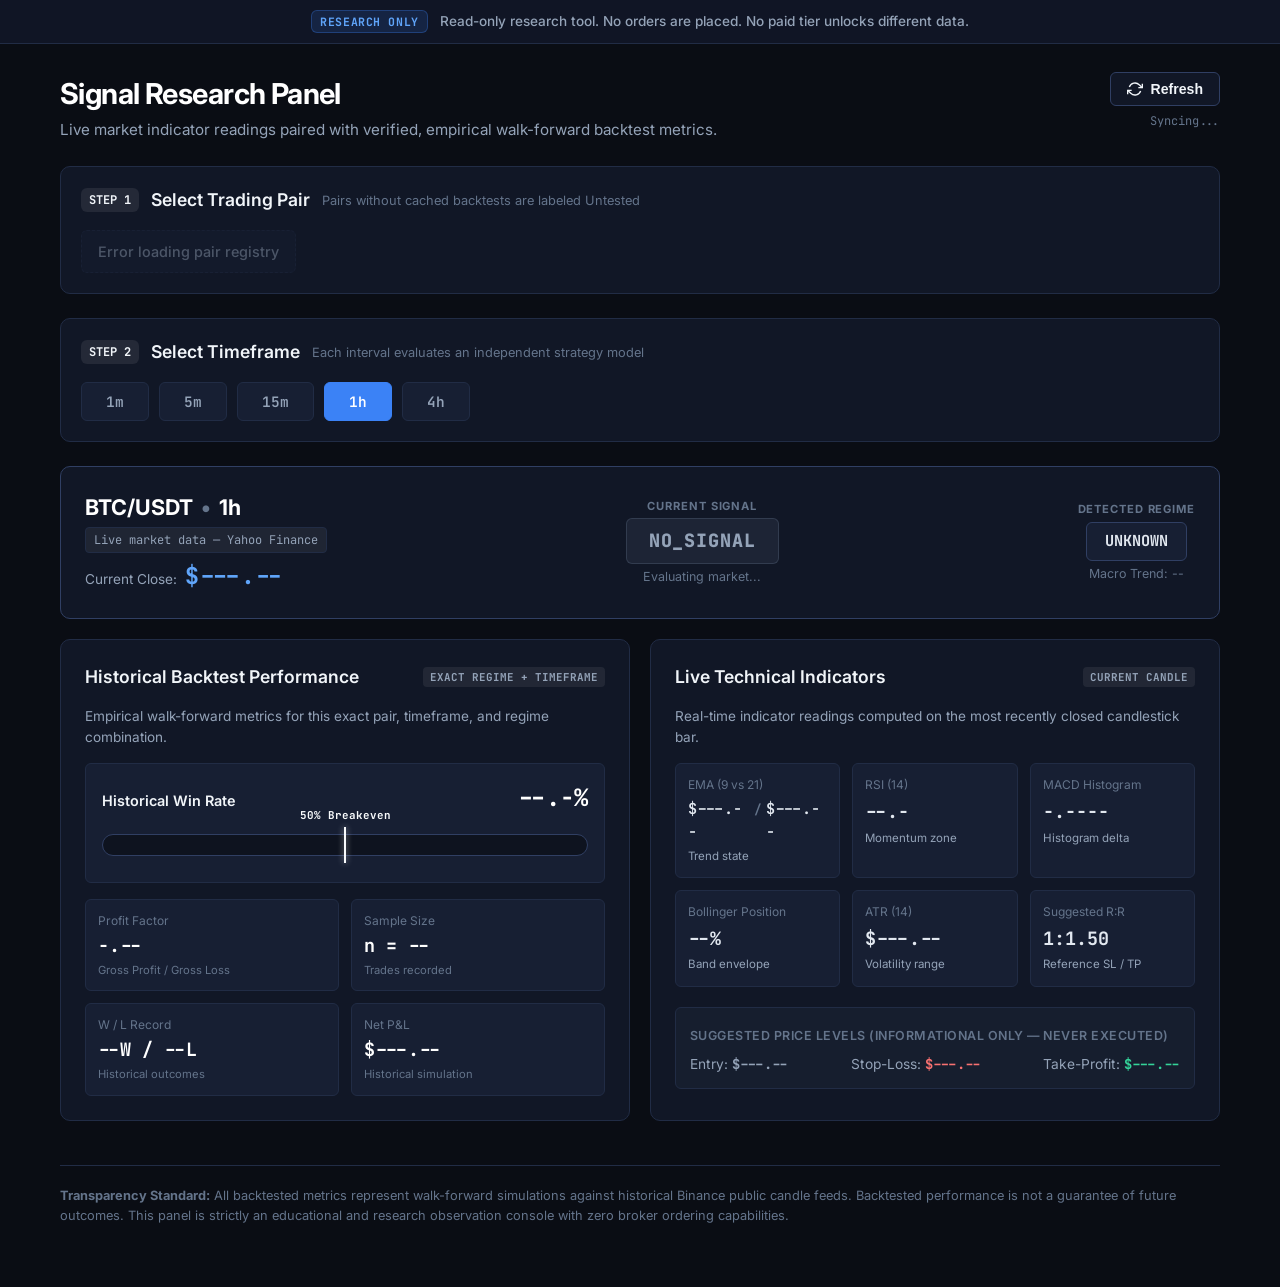
==== templates/index.html @ f7560f65 "spot bot flask app" ====
<!DOCTYPE html>
<html lang="en">
<head>
  <meta charset="UTF-8">
  <meta name="viewport" content="width=device-width, initial-scale=1.0">
  <title>Signal Research Panel | Spot Trading Observer</title>
  <link rel="stylesheet" href="/static/style.css">
  <link rel="preconnect" href="https://fonts.googleapis.com">
  <link rel="preconnect" href="https://fonts.gstatic.com" crossorigin>
  <link href="https://fonts.googleapis.com/css2?family=JetBrains+Mono:wght@400;500;600;700&family=Inter:wght@400;500;600;700&display=swap" rel="stylesheet">
</head>
<body>
  <!-- Fixed, Non-Dismissible Safety & Integrity Banner -->
  <header class="top-notice-banner" role="alert">
    <div class="banner-inner">
      <span class="banner-badge">RESEARCH ONLY</span>
      <span class="banner-text">Read-only research tool. No orders are placed. No paid tier unlocks different data.</span>
    </div>
  </header>

  <main class="app-container">
    <!-- Header Title Section -->
    <section class="panel-header">
      <div class="title-group">
        <h1>Signal Research Panel</h1>
        <p class="subtitle">Live market indicator readings paired with verified, empirical walk-forward backtest metrics.</p>
      </div>
      <div class="header-actions">
        <button id="refreshBtn" class="action-btn" title="Fetch latest candle update">
          <svg class="icon" viewBox="0 0 24 24" width="16" height="16" fill="none" stroke="currentColor" stroke-width="2">
            <path d="M23 4v6h-6M1 20v-6h6"/>
            <path d="M3.51 9a9 9 0 0 1 14.85-3.36L23 10M1 14l4.64 4.36A9 9 0 0 0 20.49 15"/>
          </svg>
          <span>Refresh</span>
        </button>
        <span id="lastUpdated" class="timestamp-label">Syncing...</span>
      </div>
    </section>

    <!-- Step 1: Pair Picker -->
    <section class="selection-card">
      <div class="step-header">
        <span class="step-number">STEP 1</span>
        <h2>Select Trading Pair</h2>
        <span class="step-hint">Pairs without cached backtests are labeled Untested</span>
      </div>
      <div id="pairContainer" class="chips-container" aria-label="Trading Pairs">
        <!-- Injected via JavaScript from /api/pairs -->
        <div class="chip-skeleton">Loading pairs...</div>
      </div>
    </section>

    <!-- Step 2: Timeframe Picker -->
    <section class="selection-card">
      <div class="step-header">
        <span class="step-number">STEP 2</span>
        <h2>Select Timeframe</h2>
        <span class="step-hint">Each interval evaluates an independent strategy model</span>
      </div>
      <div id="timeframeContainer" class="timeframe-buttons" aria-label="Timeframes">
        <button class="tf-btn" data-tf="1m">1m</button>
        <button class="tf-btn" data-tf="5m">5m</button>
        <button class="tf-btn" data-tf="15m">15m</button>
        <button class="tf-btn active" data-tf="1h">1h</button>
        <button class="tf-btn" data-tf="4h">4h</button>
      </div>
    </section>

    <!-- Result Panel (Signal, Regime, Backtested Metrics, Indicators) -->
    <section id="resultPanel" class="result-panel">
      <!-- Top Signal Summary Header -->
      <div class="result-summary-card">
        <div class="summary-left">
          <div class="pair-timeframe-tag">
            <span id="displaySymbol">BTC/USDT</span>
            <span class="dot-separator">•</span>
            <span id="displayTimeframe">1h</span>
          </div>
          <div id="dataSourceBadge" class="source-tag">Live market data — Yahoo Finance</div>
          <div class="price-display">
            <span class="price-label">Current Close:</span>
            <span id="displayPrice" class="price-value">$---.--</span>
          </div>
        </div>

        <div class="summary-center">
          <span class="metric-label">CURRENT SIGNAL</span>
          <div id="signalBadge" class="signal-badge signal-hold">
            <span id="signalText">NO_SIGNAL</span>
          </div>
          <span id="ruleSetText" class="rule-subtext">Evaluating market...</span>
        </div>

        <div class="summary-right">
          <span class="metric-label">DETECTED REGIME</span>
          <div id="regimeBadge" class="regime-badge">UNKNOWN</div>
          <span id="macroTrendText" class="macro-subtext">Macro Trend: --</span>
        </div>
      </div>

      <!-- Main Two-Column Analysis Section -->
      <div class="analysis-grid">
        <!-- Left: Empirical Backtest Track Record -->
        <div class="analysis-card backtest-card">
          <div class="card-header">
            <h3>Historical Backtest Performance</h3>
            <span class="card-tag">EXACT REGIME + TIMEFRAME</span>
          </div>
          <p class="card-description">
            Empirical walk-forward metrics for this exact pair, timeframe, and regime combination.
          </p>

          <!-- Win Rate Visualization Bar -->
          <div class="win-rate-block">
            <div class="win-rate-header">
              <span class="stat-title">Historical Win Rate</span>
              <span id="winRateValue" class="stat-number">--.-%</span>
            </div>

            <!-- Gauge Container with 50% Breakeven Threshold -->
            <div class="gauge-wrapper">
              <div class="gauge-track">
                <div id="winRateBar" class="gauge-fill" style="width: 0%;"></div>
                <!-- 50% Reference Marker -->
                <div class="breakeven-line" title="50% Breakeven Reference">
                  <span class="breakeven-label">50% Breakeven</span>
                </div>
              </div>
            </div>

            <!-- Insufficient Data Alert Box (Shown when sample size < 30) -->
            <div id="insufficientDataAlert" class="warning-box hidden">
              <svg viewBox="0 0 24 24" width="18" height="18" fill="none" stroke="currentColor" stroke-width="2">
                <circle cx="12" cy="12" r="10"/>
                <line x1="12" y1="8" x2="12" y2="12"/>
                <line x1="12" y1="16" x2="12.01" y2="16"/>
              </svg>
              <div>
                <strong>Insufficient data — not enough completed trades yet.</strong>
                <p>Empirical sample size is under the mandatory 30-trade statistical confidence threshold. Win rate is withheld to prevent misleading estimation.</p>
              </div>
            </div>
          </div>

          <!-- Secondary Backtest Metrics Grid -->
          <div class="backtest-metrics-grid">
            <div class="metric-box">
              <span class="box-label">Profit Factor</span>
              <span id="profitFactorValue" class="box-value">-.--</span>
              <span class="box-hint">Gross Profit / Gross Loss</span>
            </div>
            <div class="metric-box">
              <span class="box-label">Sample Size</span>
              <span id="sampleSizeValue" class="box-value">n = --</span>
              <span id="sampleConfidenceLabel" class="box-hint">Trades recorded</span>
            </div>
            <div class="metric-box">
              <span class="box-label">W / L Record</span>
              <span id="recordValue" class="box-value">--W / --L</span>
              <span class="box-hint">Historical outcomes</span>
            </div>
            <div class="metric-box">
              <span class="box-label">Net P&amp;L</span>
              <span id="netPnlValue" class="box-value">$---.--</span>
              <span class="box-hint">Historical simulation</span>
            </div>
          </div>
        </div>

        <!-- Right: Live Indicator Readings -->
        <div class="analysis-card indicators-card">
          <div class="card-header">
            <h3>Live Technical Indicators</h3>
            <span class="card-tag">CURRENT CANDLE</span>
          </div>
          <p class="card-description">
            Real-time indicator readings computed on the most recently closed candlestick bar.
          </p>

          <div class="indicators-grid">
            <div class="ind-card">
              <span class="ind-name">EMA (9 vs 21)</span>
              <div class="ind-dual-value">
                <span id="valEma9" class="mono-val">$---.--</span>
                <span class="vs-divider">/</span>
                <span id="valEma21" class="mono-val">$---.--</span>
              </div>
              <span id="valEmaCrossStatus" class="ind-status">Trend state</span>
            </div>

            <div class="ind-card">
              <span class="ind-name">RSI (14)</span>
              <span id="valRsi" class="ind-main-val">--.-</span>
              <span id="valRsiStatus" class="ind-status">Momentum zone</span>
            </div>

            <div class="ind-card">
              <span class="ind-name">MACD Histogram</span>
              <span id="valMacd" class="ind-main-val">-.----</span>
              <span id="valMacdStatus" class="ind-status">Histogram delta</span>
            </div>

            <div class="ind-card">
              <span class="ind-name">Bollinger Position</span>
              <span id="valBbPos" class="ind-main-val">--%</span>
              <span id="valBbStatus" class="ind-status">Band envelope</span>
            </div>

            <div class="ind-card">
              <span class="ind-name">ATR (14)</span>
              <span id="valAtr" class="ind-main-val">$---.--</span>
              <span class="ind-status">Volatility range</span>
            </div>

            <div class="ind-card">
              <span class="ind-name">Suggested R:R</span>
              <span id="valRiskReward" class="ind-main-val">1:1.50</span>
              <span class="ind-status">Reference SL / TP</span>
            </div>
          </div>

          <!-- Suggested Levels (Informational Only) -->
          <div class="suggested-levels-box">
            <div class="levels-header">
              <span class="levels-title">Suggested Price Levels (Informational Only — Never Executed)</span>
            </div>
            <div class="levels-row">
              <div>Entry: <strong id="levelEntry" class="mono-val">$---.--</strong></div>
              <div>Stop-Loss: <strong id="levelSl" class="mono-val sl-val">$---.--</strong></div>
              <div>Take-Profit: <strong id="levelTp" class="mono-val tp-val">$---.--</strong></div>
            </div>
          </div>
        </div>
      </div>
    </section>

    <!-- Footer Disclaimers -->
    <footer class="panel-footer">
      <div class="footer-notice">
        <p><strong>Transparency Standard:</strong> All backtested metrics represent walk-forward simulations against historical Binance public candle feeds. Backtested performance is not a guarantee of future outcomes. This panel is strictly an educational and research observation console with zero broker ordering capabilities.</p>
      </div>
    </footer>
  </main>

  <script src="/static/app.js"></script>
</body>
</html>
---- static/style.css ----
/* Signal Research Panel - Modern Dark Theme Stylesheet */
:root {
  --bg-main: #0a0d14;
  --bg-card: #111726;
  --bg-card-sub: #171f33;
  --border-subtle: #212c45;
  --border-strong: #303f63;
  
  --text-primary: #f1f5f9;
  --text-secondary: #94a3b8;
  --text-muted: #64748b;
  
  --color-brand: #3b82f6;
  --color-success: #10b981;
  --color-danger: #ef4444;
  --color-warning: #f59e0b;
  --color-info: #06b6d4;
  
  --font-sans: 'Inter', -apple-system, BlinkMacSystemFont, "Segoe UI", Roboto, sans-serif;
  --font-mono: 'JetBrains Mono', monospace;
  
  --radius-sm: 6px;
  --radius-md: 10px;
  --radius-lg: 14px;
}

* {
  box-sizing: border-box;
  margin: 0;
  padding: 0;
}

body {
  background-color: var(--bg-main);
  color: var(--text-primary);
  font-family: var(--font-sans);
  line-height: 1.5;
  min-height: 100vh;
  display: flex;
  flex-direction: column;
}

/* ==========================================================================
   Top Fixed Non-Dismissible Safety Banner
   ========================================================================== */
.top-notice-banner {
  position: sticky;
  top: 0;
  left: 0;
  right: 0;
  z-index: 100;
  background: rgba(17, 23, 38, 0.95);
  backdrop-filter: blur(8px);
  border-bottom: 1px solid var(--border-subtle);
  padding: 10px 20px;
}

.banner-inner {
  max-width: 1200px;
  margin: 0 auto;
  display: flex;
  align-items: center;
  gap: 12px;
  justify-content: center;
  font-size: 0.85rem;
}

.banner-badge {
  background-color: rgba(59, 130, 246, 0.15);
  color: #60a5fa;
  border: 1px solid rgba(59, 130, 246, 0.3);
  padding: 2px 8px;
  border-radius: var(--radius-sm);
  font-weight: 700;
  font-size: 0.72rem;
  letter-spacing: 0.05em;
  font-family: var(--font-mono);
}

.banner-text {
  color: var(--text-secondary);
  font-weight: 500;
}

/* ==========================================================================
   Main Application Container
   ========================================================================== */
.app-container {
  max-width: 1200px;
  width: 100%;
  margin: 0 auto;
  padding: 28px 20px 60px;
  display: flex;
  flex-direction: column;
  gap: 24px;
}

/* Header Section */
.panel-header {
  display: flex;
  justify-content: space-between;
  align-items: flex-start;
  flex-wrap: wrap;
  gap: 16px;
}

.panel-header h1 {
  font-size: 1.8rem;
  font-weight: 700;
  letter-spacing: -0.02em;
  color: #fff;
}

.panel-header .subtitle {
  color: var(--text-secondary);
  font-size: 0.95rem;
  margin-top: 4px;
}

.header-actions {
  display: flex;
  flex-direction: column;
  align-items: flex-end;
  gap: 6px;
}

.action-btn {
  background-color: var(--bg-card);
  color: var(--text-primary);
  border: 1px solid var(--border-strong);
  padding: 8px 16px;
  border-radius: var(--radius-sm);
  cursor: pointer;
  display: flex;
  align-items: center;
  gap: 8px;
  font-size: 0.88rem;
  font-weight: 600;
  transition: all 0.2s ease;
}

.action-btn:hover {
  background-color: var(--bg-card-sub);
  border-color: var(--color-brand);
}

.timestamp-label {
  font-size: 0.75rem;
  color: var(--text-muted);
  font-family: var(--font-mono);
}

/* ==========================================================================
   Selection Cards (Pairs & Timeframes)
   ========================================================================== */
.selection-card {
  background-color: var(--bg-card);
  border: 1px solid var(--border-subtle);
  border-radius: var(--radius-md);
  padding: 20px;
}

.step-header {
  display: flex;
  align-items: center;
  gap: 12px;
  margin-bottom: 16px;
  flex-wrap: wrap;
}

.step-number {
  background-color: rgba(255, 255, 255, 0.08);
  color: var(--text-primary);
  font-size: 0.75rem;
  font-weight: 700;
  padding: 3px 8px;
  border-radius: var(--radius-sm);
  font-family: var(--font-mono);
}

.step-header h2 {
  font-size: 1.1rem;
  font-weight: 600;
}

.step-hint {
  font-size: 0.8rem;
  color: var(--text-muted);
}

/* Chips Container */
.chips-container {
  display: flex;
  flex-wrap: wrap;
  gap: 10px;
}

.chip {
  background-color: var(--bg-card-sub);
  border: 1px solid var(--border-subtle);
  color: var(--text-secondary);
  padding: 10px 16px;
  border-radius: var(--radius-sm);
  cursor: pointer;
  display: flex;
  align-items: center;
  gap: 8px;
  font-size: 0.9rem;
  font-weight: 500;
  transition: all 0.15s ease;
  user-select: none;
}

.chip:hover:not(.disabled) {
  border-color: var(--color-brand);
  color: #fff;
  transform: translateY(-1px);
}

.chip.active {
  background-color: rgba(59, 130, 246, 0.15);
  border-color: var(--color-brand);
  color: #93c5fd;
  font-weight: 700;
}

.chip.disabled {
  opacity: 0.45;
  cursor: not-allowed;
  border-style: dashed;
}

.chip-status-tag {
  font-size: 0.68rem;
  padding: 1px 6px;
  border-radius: 4px;
  font-family: var(--font-mono);
}

.chip-status-tag.tested {
  background-color: rgba(16, 185, 129, 0.15);
  color: #34d399;
}

.chip-status-tag.untested {
  background-color: rgba(148, 163, 184, 0.12);
  color: var(--text-muted);
}

/* Pair Grouping */
.pair-groups-container {
  display: flex;
  flex-direction: column;
  gap: 18px;
  width: 100%;
}

.pair-group {
  display: flex;
  flex-direction: column;
  gap: 8px;
}

.group-title {
  font-size: 0.8rem;
  font-weight: 700;
  color: var(--text-muted);
  text-transform: uppercase;
  letter-spacing: 0.06em;
  font-family: var(--font-mono);
  display: flex;
  align-items: center;
  gap: 6px;
}

.group-chips {
  display: flex;
  flex-wrap: wrap;
  gap: 10px;
}

/* Data Source Badge */
.source-tag {
  display: inline-block;
  font-size: 0.75rem;
  font-family: var(--font-mono);
  padding: 3px 8px;
  border-radius: 4px;
  background-color: rgba(255, 255, 255, 0.06);
  color: var(--text-secondary);
  border: 1px solid var(--border-subtle);
  margin-top: 4px;
}

.source-tag.forex {
  background-color: rgba(14, 165, 233, 0.12);
  color: #38bdf8;
  border-color: rgba(14, 165, 233, 0.3);
}

.source-tag.crypto {
  background-color: rgba(245, 158, 11, 0.12);
  color: #fbbf24;
  border-color: rgba(245, 158, 11, 0.3);
}

/* Timeframe Buttons */
.timeframe-buttons {
  display: flex;
  flex-wrap: wrap;
  gap: 10px;
}

.tf-btn {
  background-color: var(--bg-card-sub);
  border: 1px solid var(--border-subtle);
  color: var(--text-secondary);
  padding: 9px 24px;
  border-radius: var(--radius-sm);
  font-family: var(--font-mono);
  font-size: 0.9rem;
  font-weight: 600;
  cursor: pointer;
  transition: all 0.15s ease;
}

.tf-btn:hover {
  border-color: var(--color-brand);
  color: #fff;
}

.tf-btn.active {
  background-color: var(--color-brand);
  border-color: var(--color-brand);
  color: #fff;
}

/* ==========================================================================
   Result Panel
   ========================================================================== */
.result-panel {
  display: flex;
  flex-direction: column;
  gap: 20px;
}

.result-summary-card {
  background-color: var(--bg-card);
  border: 1px solid var(--border-strong);
  border-radius: var(--radius-md);
  padding: 24px;
  display: flex;
  justify-content: space-between;
  align-items: center;
  flex-wrap: wrap;
  gap: 20px;
}

.pair-timeframe-tag {
  font-size: 1.35rem;
  font-weight: 700;
  display: flex;
  align-items: center;
  gap: 8px;
  color: #fff;
}

.dot-separator {
  color: var(--text-muted);
}

.price-display {
  display: flex;
  align-items: baseline;
  gap: 8px;
  margin-top: 6px;
}

.price-label {
  font-size: 0.85rem;
  color: var(--text-secondary);
}

.price-value {
  font-family: var(--font-mono);
  font-size: 1.45rem;
  font-weight: 700;
  color: #60a5fa;
}

.summary-center, .summary-right {
  display: flex;
  flex-direction: column;
  align-items: center;
  text-align: center;
  gap: 4px;
}

.metric-label {
  font-size: 0.7rem;
  font-weight: 700;
  letter-spacing: 0.08em;
  color: var(--text-muted);
}

.signal-badge {
  padding: 8px 22px;
  border-radius: var(--radius-sm);
  font-size: 1.15rem;
  font-weight: 800;
  letter-spacing: 0.05em;
  font-family: var(--font-mono);
  text-transform: uppercase;
  border: 1px solid transparent;
}

.signal-badge.signal-long {
  background-color: rgba(16, 185, 129, 0.15);
  color: #10b981;
  border-color: rgba(16, 185, 129, 0.4);
}

.signal-badge.signal-short {
  background-color: rgba(239, 68, 68, 0.15);
  color: #ef4444;
  border-color: rgba(239, 68, 68, 0.4);
}

.signal-badge.signal-hold {
  background-color: rgba(100, 116, 139, 0.15);
  color: #94a3b8;
  border-color: rgba(100, 116, 139, 0.3);
}

.rule-subtext, .macro-subtext {
  font-size: 0.78rem;
  color: var(--text-muted);
}

.regime-badge {
  background-color: var(--bg-card-sub);
  border: 1px solid var(--border-strong);
  color: #e2e8f0;
  font-family: var(--font-mono);
  font-size: 0.95rem;
  font-weight: 700;
  padding: 7px 18px;
  border-radius: var(--radius-sm);
}

/* ==========================================================================
   Analysis Grid (Backtest vs Live Indicators)
   ========================================================================== */
.analysis-grid {
  display: grid;
  grid-template-columns: repeat(auto-fit, minmax(360px, 1fr));
  gap: 20px;
}

.analysis-card {
  background-color: var(--bg-card);
  border: 1px solid var(--border-subtle);
  border-radius: var(--radius-md);
  padding: 24px;
  display: flex;
  flex-direction: column;
  gap: 16px;
}

.card-header {
  display: flex;
  justify-content: space-between;
  align-items: center;
}

.card-header h3 {
  font-size: 1.1rem;
  font-weight: 600;
}

.card-tag {
  font-size: 0.68rem;
  font-family: var(--font-mono);
  font-weight: 700;
  background-color: rgba(255, 255, 255, 0.07);
  padding: 2px 7px;
  border-radius: 4px;
  color: var(--text-secondary);
}

.card-description {
  font-size: 0.85rem;
  color: var(--text-secondary);
}

/* Win Rate Gauge Block */
.win-rate-block {
  background-color: var(--bg-card-sub);
  border: 1px solid var(--border-subtle);
  border-radius: var(--radius-sm);
  padding: 16px;
}

.win-rate-header {
  display: flex;
  justify-content: space-between;
  align-items: baseline;
  margin-bottom: 12px;
}

.stat-title {
  font-size: 0.9rem;
  font-weight: 600;
}

.stat-number {
  font-family: var(--font-mono);
  font-size: 1.5rem;
  font-weight: 700;
  color: #fff;
}

/* Gauge with 50% Breakeven Line */
.gauge-wrapper {
  margin: 18px 0 10px;
}

.gauge-track {
  position: relative;
  height: 22px;
  background-color: rgba(0, 0, 0, 0.4);
  border: 1px solid var(--border-strong);
  border-radius: 11px;
  overflow: visible;
}

.gauge-fill {
  height: 100%;
  border-radius: 10px;
  background: linear-gradient(90deg, #ef4444, #f59e0b);
  transition: width 0.4s ease-out;
}

.gauge-fill.profitable {
  background: linear-gradient(90deg, #10b981, #059669);
}

.breakeven-line {
  position: absolute;
  top: -8px;
  bottom: -8px;
  left: 50%;
  width: 2px;
  background-color: #f8fafc;
  transform: translateX(-50%);
  z-index: 2;
  box-shadow: 0 0 6px rgba(255, 255, 255, 0.6);
}

.breakeven-label {
  position: absolute;
  top: -20px;
  left: 50%;
  transform: translateX(-50%);
  font-size: 0.68rem;
  font-weight: 700;
  font-family: var(--font-mono);
  color: #f8fafc;
  white-space: nowrap;
}

/* Insufficient Data Alert Box */
.warning-box {
  background-color: rgba(245, 158, 11, 0.1);
  border: 1px solid rgba(245, 158, 11, 0.3);
  color: #fcd34d;
  padding: 12px 14px;
  border-radius: var(--radius-sm);
  display: flex;
  align-items: flex-start;
  gap: 10px;
  font-size: 0.82rem;
  margin-top: 10px;
}

.warning-box p {
  color: #fde68a;
  margin-top: 4px;
  font-size: 0.77rem;
}

.hidden {
  display: none !important;
}

/* Secondary Metrics Grid */
.backtest-metrics-grid {
  display: grid;
  grid-template-columns: 1fr 1fr;
  gap: 12px;
}

.metric-box {
  background-color: var(--bg-card-sub);
  border: 1px solid var(--border-subtle);
  border-radius: var(--radius-sm);
  padding: 12px;
  display: flex;
  flex-direction: column;
}

.box-label {
  font-size: 0.75rem;
  color: var(--text-muted);
}

.box-value {
  font-family: var(--font-mono);
  font-size: 1.15rem;
  font-weight: 700;
  color: #fff;
  margin: 2px 0;
}

.box-hint {
  font-size: 0.7rem;
  color: var(--text-muted);
}

/* Indicators Grid */
.indicators-grid {
  display: grid;
  grid-template-columns: repeat(auto-fit, minmax(150px, 1fr));
  gap: 12px;
}

.ind-card {
  background-color: var(--bg-card-sub);
  border: 1px solid var(--border-subtle);
  border-radius: var(--radius-sm);
  padding: 12px;
  display: flex;
  flex-direction: column;
  gap: 4px;
}

.ind-name {
  font-size: 0.75rem;
  color: var(--text-muted);
}

.ind-main-val {
  font-family: var(--font-mono);
  font-size: 1.15rem;
  font-weight: 700;
  color: #e2e8f0;
}

.ind-dual-value {
  display: flex;
  align-items: baseline;
  gap: 4px;
  font-family: var(--font-mono);
  font-size: 0.95rem;
  font-weight: 600;
  color: #e2e8f0;
}

.vs-divider {
  color: var(--text-muted);
  font-size: 0.8rem;
}

.mono-val {
  font-family: var(--font-mono);
}

.ind-status {
  font-size: 0.72rem;
  color: var(--text-secondary);
}

/* Suggested Levels Card */
.suggested-levels-box {
  background-color: rgba(30, 41, 59, 0.4);
  border: 1px solid var(--border-subtle);
  border-radius: var(--radius-sm);
  padding: 14px;
  margin-top: 4px;
}

.levels-header {
  margin-bottom: 8px;
}

.levels-title {
  font-size: 0.78rem;
  font-weight: 600;
  color: var(--text-muted);
  text-transform: uppercase;
  letter-spacing: 0.04em;
}

.levels-row {
  display: flex;
  justify-content: space-between;
  flex-wrap: wrap;
  gap: 12px;
  font-size: 0.86rem;
  color: var(--text-secondary);
}

.sl-val {
  color: #f87171;
}

.tp-val {
  color: #34d399;
}

/* ==========================================================================
   Footer
   ========================================================================== */
.panel-footer {
  margin-top: 20px;
  border-top: 1px solid var(--border-subtle);
  padding-top: 20px;
}

.footer-notice p {
  font-size: 0.8rem;
  color: var(--text-muted);
  line-height: 1.6;
}

/* Responsive adjustments */
@media (max-width: 768px) {
  .result-summary-card {
    flex-direction: column;
    align-items: flex-start;
  }
  .summary-center, .summary-right {
    align-items: flex-start;
    text-align: left;
  }
  .analysis-grid {
    grid-template-columns: 1fr;
  }
}
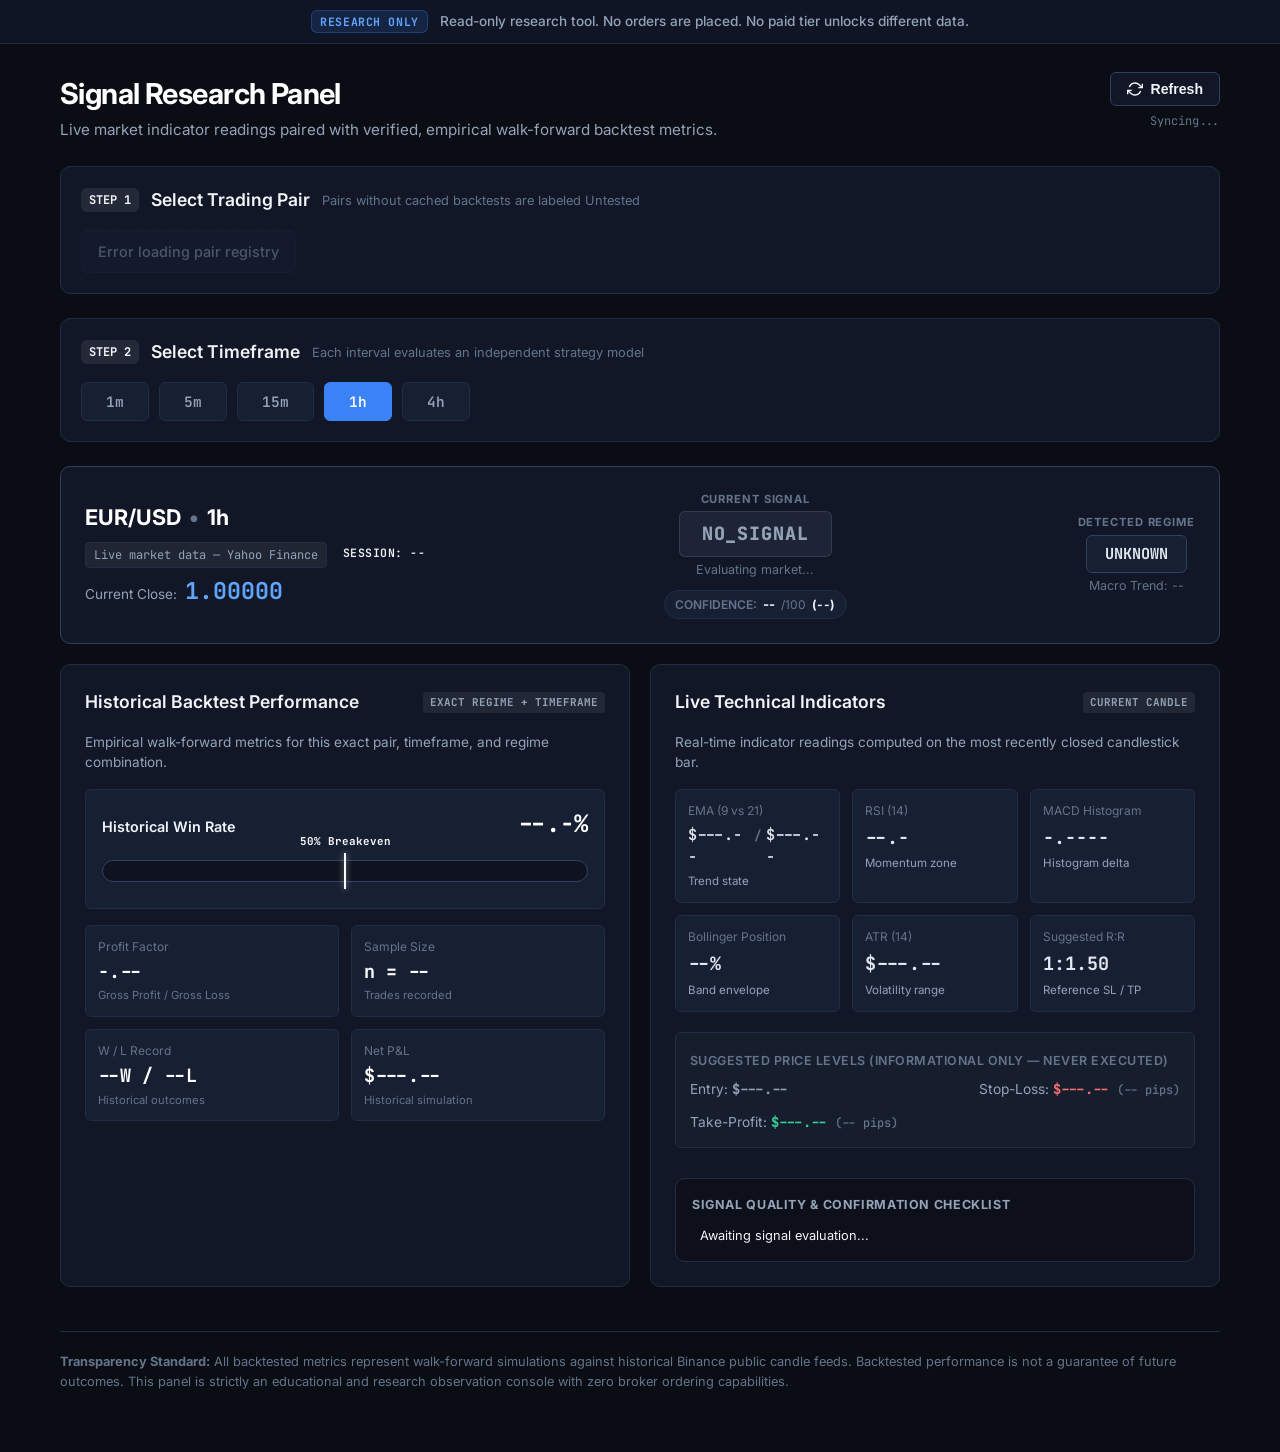
==== commit 3aa3a53a: "Deploy signal-only forex API" ====
--- a/templates/index.html
+++ b/templates/index.html
@@ -72,14 +72,17 @@
       <div class="result-summary-card">
         <div class="summary-left">
           <div class="pair-timeframe-tag">
-            <span id="displaySymbol">BTC/USDT</span>
+            <span id="displaySymbol">EUR/USD</span>
             <span class="dot-separator">•</span>
             <span id="displayTimeframe">1h</span>
           </div>
-          <div id="dataSourceBadge" class="source-tag">Live market data — Yahoo Finance</div>
+          <div class="tag-row">
+            <span id="dataSourceBadge" class="source-tag">Live market data — Yahoo Finance</span>
+            <span id="sessionBadge" class="session-tag">SESSION: --</span>
+          </div>
           <div class="price-display">
             <span class="price-label">Current Close:</span>
-            <span id="displayPrice" class="price-value">$---.--</span>
+            <span id="displayPrice" class="price-value">1.00000</span>
           </div>
         </div>
 
@@ -89,6 +92,11 @@
             <span id="signalText">NO_SIGNAL</span>
           </div>
           <span id="ruleSetText" class="rule-subtext">Evaluating market...</span>
+          <div id="confidencePill" class="confidence-pill">
+            <span class="conf-title">Confidence:</span>
+            <strong id="confidenceScoreVal">--</strong><span class="conf-denom">/100</span>
+            <span id="confidenceTierVal" class="conf-tier">(--)</span>
+          </div>
         </div>
 
         <div class="summary-right">
@@ -226,9 +234,19 @@
             </div>
             <div class="levels-row">
               <div>Entry: <strong id="levelEntry" class="mono-val">$---.--</strong></div>
-              <div>Stop-Loss: <strong id="levelSl" class="mono-val sl-val">$---.--</strong></div>
-              <div>Take-Profit: <strong id="levelTp" class="mono-val tp-val">$---.--</strong></div>
-            </div>
+              <div>Stop-Loss: <strong id="levelSl" class="mono-val sl-val">$---.--</strong> <span id="levelSlPips" class="pip-tag">(-- pips)</span></div>
+              <div>Take-Profit: <strong id="levelTp" class="mono-val tp-val">$---.--</strong> <span id="levelTpPips" class="pip-tag">(-- pips)</span></div>
+            </div>
+          </div>
+
+          <!-- Signal Quality & Confidence Factor Breakdown -->
+          <div class="confidence-factors-box">
+            <div class="factors-header">
+              <span class="factors-title">Signal Quality &amp; Confirmation Checklist</span>
+            </div>
+            <ul id="confidenceFactorsList" class="factors-list">
+              <li>Awaiting signal evaluation...</li>
+            </ul>
           </div>
         </div>
       </div>
--- a/static/style.css
+++ b/static/style.css
@@ -718,6 +718,146 @@
   color: #34d399;
 }
 
+.pip-tag {
+  font-family: var(--font-mono);
+  font-size: 0.75rem;
+  color: var(--text-muted);
+  font-weight: 500;
+  margin-left: 4px;
+}
+
+/* ==========================================================================
+   Session Tags & Confidence Pill
+   ========================================================================== */
+.tag-row {
+  display: flex;
+  flex-wrap: wrap;
+  align-items: center;
+  gap: 8px;
+  margin-top: 4px;
+}
+
+.session-tag {
+  font-family: var(--font-mono);
+  font-size: 0.72rem;
+  font-weight: 600;
+  padding: 3px 8px;
+  border-radius: var(--radius-sm);
+  letter-spacing: 0.04em;
+}
+
+.session-tag.active-session {
+  background: rgba(16, 185, 129, 0.15);
+  color: #34d399;
+  border: 1px solid rgba(16, 185, 129, 0.3);
+}
+
+.session-tag.rollover-session {
+  background: rgba(239, 68, 68, 0.15);
+  color: #f87171;
+  border: 1px solid rgba(239, 68, 68, 0.3);
+}
+
+.session-tag.quiet-session {
+  background: rgba(59, 130, 246, 0.15);
+  color: #60a5fa;
+  border: 1px solid rgba(59, 130, 246, 0.3);
+}
+
+.confidence-pill {
+  display: inline-flex;
+  align-items: center;
+  gap: 6px;
+  background: var(--bg-card-sub);
+  border: 1px solid var(--border-subtle);
+  padding: 4px 10px;
+  border-radius: 20px;
+  font-size: 0.82rem;
+  margin-top: 6px;
+}
+
+.conf-title {
+  color: var(--text-muted);
+  font-size: 0.75rem;
+  text-transform: uppercase;
+  font-weight: 600;
+}
+
+.conf-denom {
+  color: var(--text-muted);
+  font-size: 0.75rem;
+}
+
+.conf-tier {
+  font-weight: 700;
+  font-size: 0.75rem;
+  letter-spacing: 0.04em;
+}
+
+.conf-tier.tier-high {
+  color: #10b981;
+}
+
+.conf-tier.tier-medium {
+  color: #f59e0b;
+}
+
+.conf-tier.tier-low {
+  color: #94a3b8;
+}
+
+/* ==========================================================================
+   Confidence Factors Breakdown Box
+   ========================================================================== */
+.confidence-factors-box {
+  margin-top: 14px;
+  background: rgba(10, 13, 20, 0.6);
+  border: 1px solid var(--border-subtle);
+  border-radius: var(--radius-md);
+  padding: 12px 16px;
+}
+
+.factors-header {
+  margin-bottom: 8px;
+}
+
+.factors-title {
+  font-size: 0.78rem;
+  font-weight: 700;
+  color: var(--text-secondary);
+  text-transform: uppercase;
+  letter-spacing: 0.05em;
+}
+
+.factors-list {
+  list-style: none;
+  display: flex;
+  flex-direction: column;
+  gap: 6px;
+}
+
+.factors-list li {
+  font-size: 0.8rem;
+  line-height: 1.4;
+  padding: 4px 8px;
+  border-radius: var(--radius-sm);
+}
+
+.factors-list li.factor-passed {
+  color: #34d399;
+  background: rgba(16, 185, 129, 0.08);
+}
+
+.factors-list li.factor-failed {
+  color: #f87171;
+  background: rgba(239, 68, 68, 0.08);
+}
+
+.factors-list li.factor-neutral {
+  color: var(--text-secondary);
+  background: rgba(148, 163, 184, 0.05);
+}
+
 /* ==========================================================================
    Footer
    ========================================================================== */
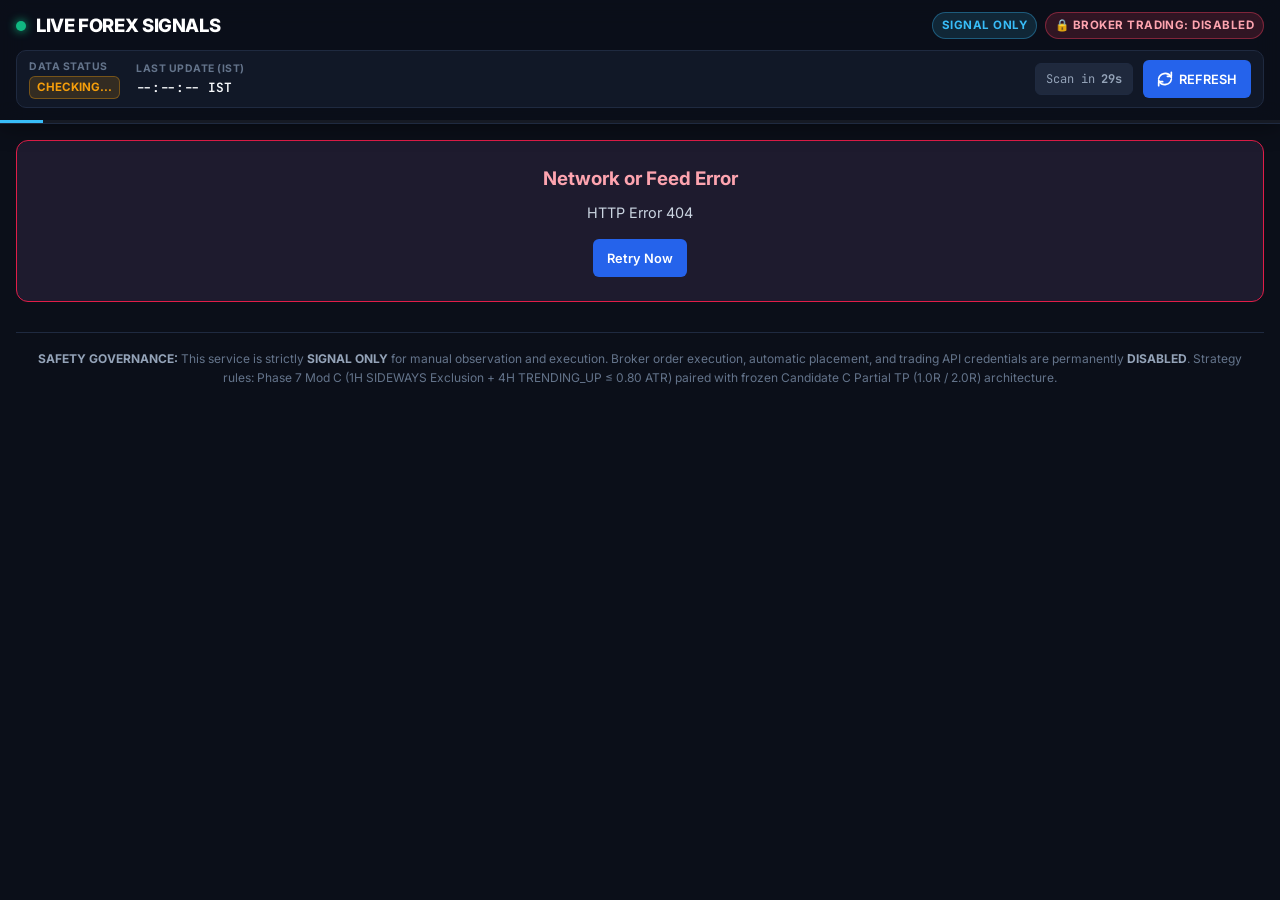
==== commit 419a44ab: "Implement mobile-responsive live forex signal dashboard UI" ====
--- a/templates/index.html
+++ b/templates/index.html
@@ -2,264 +2,1093 @@
 <html lang="en">
 <head>
   <meta charset="UTF-8">
-  <meta name="viewport" content="width=device-width, initial-scale=1.0">
-  <title>Signal Research Panel | Spot Trading Observer</title>
-  <link rel="stylesheet" href="/static/style.css">
+  <meta name="viewport" content="width=device-width, initial-scale=1.0, maximum-scale=5.0">
+  <title>Live Forex Signal Dashboard | Signal-Only</title>
   <link rel="preconnect" href="https://fonts.googleapis.com">
   <link rel="preconnect" href="https://fonts.gstatic.com" crossorigin>
-  <link href="https://fonts.googleapis.com/css2?family=JetBrains+Mono:wght@400;500;600;700&family=Inter:wght@400;500;600;700&display=swap" rel="stylesheet">
+  <link href="https://fonts.googleapis.com/css2?family=Inter:wght@400;500;600;700;800&family=JetBrains+Mono:wght@500;600;700&display=swap" rel="stylesheet">
+  <style>
+    :root {
+      --bg-body: #0b0f19;
+      --bg-surface: #111827;
+      --bg-surface-elevated: #1f293d;
+      --bg-surface-subtle: #172033;
+      --border-subtle: #1f2a40;
+      --border-strong: #2e3d5b;
+      --text-main: #f8fafc;
+      --text-muted: #94a3b8;
+      --text-dim: #64748b;
+      
+      --color-buy: #10b981;
+      --color-buy-bg: rgba(16, 185, 129, 0.12);
+      --color-buy-border: rgba(16, 185, 129, 0.35);
+      --color-buy-glow: rgba(16, 185, 129, 0.25);
+      
+      --color-sell: #f43f5e;
+      --color-sell-bg: rgba(244, 63, 94, 0.12);
+      --color-sell-border: rgba(244, 63, 94, 0.35);
+      --color-sell-glow: rgba(244, 63, 94, 0.25);
+      
+      --color-neutral: #64748b;
+      --color-neutral-bg: rgba(100, 116, 139, 0.10);
+      --color-neutral-border: rgba(100, 116, 139, 0.25);
+      
+      --color-stale: #f59e0b;
+      --color-stale-bg: rgba(245, 158, 11, 0.12);
+      --color-stale-border: rgba(245, 158, 11, 0.35);
+      
+      --color-blue: #38bdf8;
+      --radius-sm: 6px;
+      --radius-md: 10px;
+      --radius-lg: 14px;
+      --font-sans: 'Inter', -apple-system, BlinkMacSystemFont, 'Segoe UI', Roboto, sans-serif;
+      --font-mono: 'JetBrains Mono', monospace;
+    }
+
+    * {
+      box-sizing: border-box;
+      margin: 0;
+      padding: 0;
+      -webkit-tap-highlight-color: transparent;
+    }
+
+    body {
+      background-color: var(--bg-body);
+      color: var(--text-main);
+      font-family: var(--font-sans);
+      min-height: 100vh;
+      display: flex;
+      flex-direction: column;
+      line-height: 1.5;
+      padding-bottom: 40px;
+    }
+
+    /* Sticky Top Header */
+    .top-header {
+      position: sticky;
+      top: 0;
+      z-index: 100;
+      background: rgba(11, 15, 25, 0.92);
+      backdrop-filter: blur(12px);
+      -webkit-backdrop-filter: blur(12px);
+      border-bottom: 1px solid var(--border-subtle);
+      box-shadow: 0 4px 20px rgba(0, 0, 0, 0.35);
+    }
+
+    .header-inner {
+      max-width: 1360px;
+      margin: 0 auto;
+      padding: 12px 16px;
+      display: flex;
+      flex-direction: column;
+      gap: 10px;
+    }
+
+    .brand-bar {
+      display: flex;
+      align-items: center;
+      justify-content: space-between;
+      flex-wrap: wrap;
+      gap: 10px;
+    }
+
+    .brand-title {
+      display: flex;
+      align-items: center;
+      gap: 10px;
+    }
+
+    .live-pulse {
+      width: 10px;
+      height: 10px;
+      background: var(--color-buy);
+      border-radius: 50%;
+      box-shadow: 0 0 10px var(--color-buy);
+      animation: pulse-ring 2s infinite ease-in-out;
+    }
+
+    .live-pulse.stale-pulse {
+      background: var(--color-stale);
+      box-shadow: 0 0 10px var(--color-stale);
+    }
+
+    @keyframes pulse-ring {
+      0%, 100% { opacity: 1; transform: scale(1); }
+      50% { opacity: 0.4; transform: scale(0.85); }
+    }
+
+    .brand-title h1 {
+      font-size: 1.15rem;
+      font-weight: 800;
+      letter-spacing: -0.02em;
+      color: #fff;
+    }
+
+    .brand-badges {
+      display: flex;
+      align-items: center;
+      gap: 8px;
+      flex-wrap: wrap;
+    }
+
+    .badge-chip {
+      font-size: 0.72rem;
+      font-weight: 700;
+      letter-spacing: 0.04em;
+      padding: 4px 9px;
+      border-radius: 9999px;
+      text-transform: uppercase;
+      display: inline-flex;
+      align-items: center;
+      gap: 5px;
+    }
+
+    .chip-signal-only {
+      background: rgba(56, 189, 248, 0.14);
+      color: var(--color-blue);
+      border: 1px solid rgba(56, 189, 248, 0.35);
+    }
+
+    .chip-trading-disabled {
+      background: rgba(244, 63, 94, 0.16);
+      color: #fda4af;
+      border: 1px solid rgba(244, 63, 94, 0.4);
+    }
+
+    /* Status Bar Strip */
+    .status-strip {
+      display: flex;
+      align-items: center;
+      justify-content: space-between;
+      flex-wrap: wrap;
+      gap: 10px;
+      background: var(--bg-surface);
+      border: 1px solid var(--border-subtle);
+      border-radius: var(--radius-md);
+      padding: 8px 12px;
+    }
+
+    .status-group {
+      display: flex;
+      align-items: center;
+      gap: 16px;
+      flex-wrap: wrap;
+    }
+
+    .status-metric {
+      display: flex;
+      flex-direction: column;
+      gap: 2px;
+    }
+
+    .metric-name {
+      font-size: 0.65rem;
+      font-weight: 700;
+      color: var(--text-dim);
+      text-transform: uppercase;
+      letter-spacing: 0.05em;
+    }
+
+    .metric-value {
+      font-size: 0.82rem;
+      font-weight: 600;
+      color: var(--text-main);
+      display: flex;
+      align-items: center;
+      gap: 6px;
+    }
+
+    .mono-val {
+      font-family: var(--font-mono);
+      font-size: 0.8rem;
+    }
+
+    .status-tag {
+      padding: 2px 7px;
+      border-radius: var(--radius-sm);
+      font-size: 0.72rem;
+      font-weight: 700;
+      text-transform: uppercase;
+    }
+
+    .status-tag.tag-live {
+      background: rgba(16, 185, 129, 0.15);
+      color: var(--color-buy);
+      border: 1px solid var(--color-buy-border);
+    }
+
+    .status-tag.tag-stale {
+      background: rgba(245, 158, 11, 0.15);
+      color: var(--color-stale);
+      border: 1px solid var(--color-stale-border);
+    }
+
+    .header-actions {
+      display: flex;
+      align-items: center;
+      gap: 10px;
+    }
+
+    .auto-refresh-pill {
+      font-size: 0.75rem;
+      font-family: var(--font-mono);
+      color: var(--text-muted);
+      background: var(--bg-surface-elevated);
+      padding: 6px 10px;
+      border-radius: var(--radius-sm);
+      border: 1px solid var(--border-subtle);
+      display: flex;
+      align-items: center;
+      gap: 6px;
+    }
+
+    .refresh-button {
+      background: #2563eb;
+      color: #ffffff;
+      border: none;
+      padding: 7px 14px;
+      border-radius: var(--radius-sm);
+      font-family: var(--font-sans);
+      font-size: 0.8rem;
+      font-weight: 600;
+      cursor: pointer;
+      display: flex;
+      align-items: center;
+      gap: 6px;
+      min-height: 38px;
+      transition: all 0.15s ease;
+      touch-action: manipulation;
+    }
+
+    .refresh-button:hover {
+      background: #1d4ed8;
+      box-shadow: 0 0 12px rgba(37, 99, 235, 0.4);
+    }
+
+    .refresh-button:active {
+      transform: scale(0.97);
+    }
+
+    .refresh-button:disabled {
+      opacity: 0.6;
+      cursor: not-allowed;
+    }
+
+    .spin {
+      animation: spin 0.8s linear infinite;
+    }
+
+    @keyframes spin {
+      100% { transform: rotate(360deg); }
+    }
+
+    /* Auto-refresh timer progress bar */
+    .progress-bar-container {
+      width: 100%;
+      height: 3px;
+      background: rgba(255, 255, 255, 0.05);
+      position: relative;
+      overflow: hidden;
+    }
+
+    .progress-bar-fill {
+      height: 100%;
+      background: var(--color-blue);
+      width: 100%;
+      transition: width 0.1s linear;
+    }
+
+    /* Main Container */
+    .dashboard-container {
+      max-width: 1360px;
+      margin: 0 auto;
+      padding: 16px;
+      width: 100%;
+      flex: 1;
+    }
+
+    /* Market Notice Alert Banner */
+    .market-banner {
+      background: rgba(245, 158, 11, 0.1);
+      border: 1px solid rgba(245, 158, 11, 0.35);
+      border-radius: var(--radius-md);
+      padding: 12px 16px;
+      margin-bottom: 20px;
+      display: flex;
+      align-items: flex-start;
+      gap: 12px;
+      color: #fde68a;
+      font-size: 0.84rem;
+      line-height: 1.45;
+    }
+
+    .market-banner.hidden {
+      display: none;
+    }
+
+    .market-banner .banner-icon {
+      font-size: 1.1rem;
+      flex-shrink: 0;
+      margin-top: 1px;
+    }
+
+    .banner-content strong {
+      color: #fff;
+    }
+
+    /* Card Grid: Mobile first (1 col) -> Tablet (2 col) -> Desktop (3-4 col) */
+    .cards-grid {
+      display: grid;
+      grid-template-columns: 1fr;
+      gap: 16px;
+    }
+
+    @media (min-width: 640px) {
+      .cards-grid {
+        grid-template-columns: repeat(2, 1fr);
+      }
+    }
+
+    @media (min-width: 1024px) {
+      .cards-grid {
+        grid-template-columns: repeat(3, 1fr);
+      }
+    }
+
+    @media (min-width: 1320px) {
+      .cards-grid {
+        grid-template-columns: repeat(4, 1fr);
+      }
+    }
+
+    /* Signal Card */
+    .signal-card {
+      background: var(--bg-surface);
+      border: 1px solid var(--border-subtle);
+      border-radius: var(--radius-lg);
+      padding: 16px;
+      display: flex;
+      flex-direction: column;
+      gap: 12px;
+      transition: transform 0.15s ease, box-shadow 0.15s ease, border-color 0.15s ease;
+      position: relative;
+      overflow: hidden;
+    }
+
+    .signal-card:hover {
+      transform: translateY(-2px);
+      box-shadow: 0 8px 24px rgba(0, 0, 0, 0.4);
+    }
+
+    /* Card States */
+    .signal-card.card-buy {
+      border-color: var(--color-buy-border);
+      box-shadow: 0 0 16px var(--color-buy-glow);
+    }
+
+    .signal-card.card-buy::before {
+      content: '';
+      position: absolute;
+      top: 0; left: 0; right: 0;
+      height: 4px;
+      background: var(--color-buy);
+    }
+
+    .signal-card.card-sell {
+      border-color: var(--color-sell-border);
+      box-shadow: 0 0 16px var(--color-sell-glow);
+    }
+
+    .signal-card.card-sell::before {
+      content: '';
+      position: absolute;
+      top: 0; left: 0; right: 0;
+      height: 4px;
+      background: var(--color-sell);
+    }
+
+    .signal-card.card-neutral {
+      border-color: var(--border-subtle);
+    }
+
+    .signal-card.card-stale {
+      border-color: rgba(245, 158, 11, 0.3);
+    }
+
+    /* Card Header */
+    .card-top {
+      display: flex;
+      align-items: center;
+      justify-content: space-between;
+      gap: 8px;
+    }
+
+    .pair-badge-group {
+      display: flex;
+      flex-direction: column;
+    }
+
+    .pair-symbol {
+      font-size: 1.22rem;
+      font-weight: 800;
+      letter-spacing: -0.01em;
+      color: #ffffff;
+      font-family: var(--font-sans);
+    }
+
+    .pair-regime {
+      font-size: 0.68rem;
+      font-weight: 600;
+      color: var(--text-muted);
+      letter-spacing: 0.04em;
+      text-transform: uppercase;
+    }
+
+    /* Signal Badges */
+    .card-signal-badge {
+      padding: 6px 12px;
+      border-radius: var(--radius-sm);
+      font-size: 0.85rem;
+      font-weight: 800;
+      letter-spacing: 0.04em;
+      text-transform: uppercase;
+      display: inline-flex;
+      align-items: center;
+      gap: 6px;
+      text-align: center;
+      white-space: nowrap;
+    }
+
+    .badge-buy {
+      background: var(--color-buy-bg);
+      color: var(--color-buy);
+      border: 1px solid var(--color-buy-border);
+    }
+
+    .badge-sell {
+      background: var(--color-sell-bg);
+      color: var(--color-sell);
+      border: 1px solid var(--color-sell-border);
+    }
+
+    .badge-neutral {
+      background: var(--color-neutral-bg);
+      color: #94a3b8;
+      border: 1px solid var(--color-neutral-border);
+    }
+
+    .badge-stale {
+      background: var(--color-stale-bg);
+      color: #fde68a;
+      border: 1px solid var(--color-stale-border);
+      font-size: 0.72rem;
+      padding: 5px 8px;
+      white-space: normal;
+      text-align: right;
+    }
+
+    /* Rejection or Status Note Box */
+    .status-note-box {
+      background: var(--bg-surface-subtle);
+      border: 1px solid var(--border-subtle);
+      border-radius: var(--radius-sm);
+      padding: 8px 10px;
+      font-size: 0.73rem;
+      color: var(--text-muted);
+      line-height: 1.35;
+      display: flex;
+      flex-direction: column;
+      gap: 3px;
+    }
+
+    .status-note-box.note-stale {
+      background: rgba(245, 158, 11, 0.08);
+      border-color: rgba(245, 158, 11, 0.25);
+      color: #fcd34d;
+    }
+
+    .note-title {
+      font-weight: 700;
+      text-transform: uppercase;
+      font-size: 0.64rem;
+      letter-spacing: 0.05em;
+      color: var(--text-dim);
+    }
+
+    .status-note-box.note-stale .note-title {
+      color: #fbbf24;
+    }
+
+    /* Price Levels Grid (2 x 2) */
+    .levels-grid {
+      display: grid;
+      grid-template-columns: 1fr 1fr;
+      gap: 8px;
+      background: var(--bg-surface-elevated);
+      border-radius: var(--radius-md);
+      padding: 10px;
+      border: 1px solid var(--border-subtle);
+    }
+
+    .level-block {
+      display: flex;
+      flex-direction: column;
+      gap: 2px;
+    }
+
+    .level-label {
+      font-size: 0.62rem;
+      font-weight: 700;
+      color: var(--text-dim);
+      text-transform: uppercase;
+      letter-spacing: 0.05em;
+    }
+
+    .level-val {
+      font-family: var(--font-mono);
+      font-size: 0.95rem;
+      font-weight: 700;
+      color: var(--text-main);
+    }
+
+    .level-val.val-buy { color: var(--color-buy); }
+    .level-val.val-sell { color: var(--color-sell); }
+    .level-val.val-sl { color: #f87171; }
+    .level-val.val-tp { color: #34d399; }
+    .level-val.val-muted { color: var(--text-dim); }
+
+    /* Metadata Bar */
+    .metadata-bar {
+      display: grid;
+      grid-template-columns: repeat(3, 1fr);
+      gap: 6px;
+      background: var(--bg-surface-subtle);
+      border-radius: var(--radius-sm);
+      padding: 8px;
+      border: 1px solid var(--border-subtle);
+      text-align: center;
+    }
+
+    .meta-item {
+      display: flex;
+      flex-direction: column;
+      gap: 1px;
+    }
+
+    .meta-label {
+      font-size: 0.6rem;
+      font-weight: 700;
+      color: var(--text-dim);
+      text-transform: uppercase;
+      letter-spacing: 0.04em;
+    }
+
+    .meta-val {
+      font-family: var(--font-mono);
+      font-size: 0.74rem;
+      font-weight: 600;
+      color: var(--text-main);
+    }
+
+    /* Card Footer */
+    .card-footer {
+      display: flex;
+      align-items: center;
+      justify-content: space-between;
+      gap: 6px;
+      font-size: 0.68rem;
+      color: var(--text-dim);
+      border-top: 1px solid rgba(255, 255, 255, 0.05);
+      padding-top: 8px;
+      margin-top: 2px;
+    }
+
+    .footer-time {
+      font-family: var(--font-mono);
+      color: var(--text-muted);
+    }
+
+    .footer-id {
+      font-family: var(--font-mono);
+      color: var(--text-dim);
+      font-size: 0.64rem;
+      max-width: 140px;
+      overflow: hidden;
+      text-overflow: ellipsis;
+      white-space: nowrap;
+    }
+
+    /* Loading Skeletons */
+    .skeleton-card {
+      background: var(--bg-surface);
+      border: 1px solid var(--border-subtle);
+      border-radius: var(--radius-lg);
+      padding: 16px;
+      display: flex;
+      flex-direction: column;
+      gap: 12px;
+    }
+
+    .skeleton-line {
+      height: 16px;
+      background: rgba(255, 255, 255, 0.05);
+      border-radius: 4px;
+      animation: skeleton-pulse 1.5s ease-in-out infinite;
+    }
+
+    @keyframes skeleton-pulse {
+      0%, 100% { opacity: 0.4; }
+      50% { opacity: 0.8; }
+    }
+
+    /* Footer Safety Disclaimer */
+    .footer-safety {
+      max-width: 1360px;
+      margin: 30px auto 0;
+      padding: 16px;
+      text-align: center;
+      border-top: 1px solid var(--border-subtle);
+      color: var(--text-dim);
+      font-size: 0.75rem;
+      line-height: 1.6;
+    }
+
+    .footer-safety strong {
+      color: var(--text-muted);
+    }
+
+    /* Mobile Enhancements (Android / iOS) */
+    @media (max-width: 639px) {
+      .header-inner {
+        padding: 10px 12px;
+      }
+      .brand-title h1 {
+        font-size: 1.05rem;
+      }
+      .status-strip {
+        padding: 8px 10px;
+      }
+      .status-group {
+        gap: 10px;
+      }
+      .metric-value {
+        font-size: 0.76rem;
+      }
+      .refresh-button {
+        padding: 6px 12px;
+        min-height: 40px;
+        font-size: 0.78rem;
+      }
+      .dashboard-container {
+        padding: 12px;
+      }
+      .signal-card {
+        padding: 14px;
+      }
+      .pair-symbol {
+        font-size: 1.15rem;
+      }
+      .level-val {
+        font-size: 0.9rem;
+      }
+    }
+  </style>
 </head>
 <body>
-  <!-- Fixed, Non-Dismissible Safety & Integrity Banner -->
-  <header class="top-notice-banner" role="alert">
-    <div class="banner-inner">
-      <span class="banner-badge">RESEARCH ONLY</span>
-      <span class="banner-text">Read-only research tool. No orders are placed. No paid tier unlocks different data.</span>
+
+  <!-- Top Sticky Navigation & Safety Banner -->
+  <header class="top-header">
+    <div class="header-inner">
+      <div class="brand-bar">
+        <div class="brand-title">
+          <div id="livePulseIndicator" class="live-pulse"></div>
+          <h1>LIVE FOREX SIGNALS</h1>
+        </div>
+        <div class="brand-badges">
+          <span class="badge-chip chip-signal-only">SIGNAL ONLY</span>
+          <span class="badge-chip chip-trading-disabled">🔒 BROKER TRADING: DISABLED</span>
+        </div>
+      </div>
+
+      <div class="status-strip">
+        <div class="status-group">
+          <div class="status-metric">
+            <span class="metric-name">DATA STATUS</span>
+            <span id="dataStatusBadge" class="metric-value">
+              <span class="status-tag tag-stale">CHECKING...</span>
+            </span>
+          </div>
+          <div class="status-metric">
+            <span class="metric-name">LAST UPDATE (IST)</span>
+            <span id="lastUpdateText" class="metric-value mono-val">--:--:-- IST</span>
+          </div>
+        </div>
+
+        <div class="header-actions">
+          <div class="auto-refresh-pill" title="Next auto-scan cycle">
+            <span>Scan in</span>
+            <strong id="countdownSecs">30s</strong>
+          </div>
+          <button id="refreshBtn" class="refresh-button" onclick="triggerManualRefresh()">
+            <svg id="refreshIcon" width="16" height="16" viewBox="0 0 24 24" fill="none" stroke="currentColor" stroke-width="2.5" stroke-linecap="round" stroke-linejoin="round">
+              <path d="M21.5 2v6h-6M2.5 22v-6h6"/>
+              <path d="M2.5 11.5a10 10 0 0 1 18-3.5l1 2M21.5 12.5a10 10 0 0 1-18 3.5l-1-2"/>
+            </svg>
+            <span id="refreshBtnLabel">REFRESH</span>
+          </button>
+        </div>
+      </div>
+    </div>
+    
+    <!-- 30-Second Refresh Progress Fill -->
+    <div class="progress-bar-container">
+      <div id="progressBarFill" class="progress-bar-fill"></div>
     </div>
   </header>
 
-  <main class="app-container">
-    <!-- Header Title Section -->
-    <section class="panel-header">
-      <div class="title-group">
-        <h1>Signal Research Panel</h1>
-        <p class="subtitle">Live market indicator readings paired with verified, empirical walk-forward backtest metrics.</p>
+  <!-- Main Content Dashboard -->
+  <main class="dashboard-container">
+    
+    <!-- Stale / Market Closed Alert Banner -->
+    <div id="staleAlertBanner" class="market-banner hidden">
+      <span class="banner-icon">⚠️</span>
+      <div class="banner-content">
+        <strong>MARKET DATA NOTICE:</strong>
+        <span id="staleAlertMessage">Forex markets are currently closed or candle feeds are stale. All pairs safely display "NO SIGNAL — MARKET DATA STALE". No trades will generate until live liquid market hours resume.</span>
       </div>
-      <div class="header-actions">
-        <button id="refreshBtn" class="action-btn" title="Fetch latest candle update">
-          <svg class="icon" viewBox="0 0 24 24" width="16" height="16" fill="none" stroke="currentColor" stroke-width="2">
-            <path d="M23 4v6h-6M1 20v-6h6"/>
-            <path d="M3.51 9a9 9 0 0 1 14.85-3.36L23 10M1 14l4.64 4.36A9 9 0 0 0 20.49 15"/>
-          </svg>
-          <span>Refresh</span>
-        </button>
-        <span id="lastUpdated" class="timestamp-label">Syncing...</span>
-      </div>
+    </div>
+
+    <!-- 7 Major Currency Pairs Grid -->
+    <section id="cardsGrid" class="cards-grid">
+      <!-- Loading skeletons initially injected -->
+      <div class="skeleton-card"><div class="skeleton-line" style="width: 50%;"></div><div class="skeleton-line" style="height: 60px;"></div><div class="skeleton-line"></div></div>
+      <div class="skeleton-card"><div class="skeleton-line" style="width: 50%;"></div><div class="skeleton-line" style="height: 60px;"></div><div class="skeleton-line"></div></div>
+      <div class="skeleton-card"><div class="skeleton-line" style="width: 50%;"></div><div class="skeleton-line" style="height: 60px;"></div><div class="skeleton-line"></div></div>
+      <div class="skeleton-card"><div class="skeleton-line" style="width: 50%;"></div><div class="skeleton-line" style="height: 60px;"></div><div class="skeleton-line"></div></div>
+      <div class="skeleton-card"><div class="skeleton-line" style="width: 50%;"></div><div class="skeleton-line" style="height: 60px;"></div><div class="skeleton-line"></div></div>
+      <div class="skeleton-card"><div class="skeleton-line" style="width: 50%;"></div><div class="skeleton-line" style="height: 60px;"></div><div class="skeleton-line"></div></div>
+      <div class="skeleton-card"><div class="skeleton-line" style="width: 50%;"></div><div class="skeleton-line" style="height: 60px;"></div><div class="skeleton-line"></div></div>
     </section>
 
-    <!-- Step 1: Pair Picker -->
-    <section class="selection-card">
-      <div class="step-header">
-        <span class="step-number">STEP 1</span>
-        <h2>Select Trading Pair</h2>
-        <span class="step-hint">Pairs without cached backtests are labeled Untested</span>
-      </div>
-      <div id="pairContainer" class="chips-container" aria-label="Trading Pairs">
-        <!-- Injected via JavaScript from /api/pairs -->
-        <div class="chip-skeleton">Loading pairs...</div>
-      </div>
-    </section>
-
-    <!-- Step 2: Timeframe Picker -->
-    <section class="selection-card">
-      <div class="step-header">
-        <span class="step-number">STEP 2</span>
-        <h2>Select Timeframe</h2>
-        <span class="step-hint">Each interval evaluates an independent strategy model</span>
-      </div>
-      <div id="timeframeContainer" class="timeframe-buttons" aria-label="Timeframes">
-        <button class="tf-btn" data-tf="1m">1m</button>
-        <button class="tf-btn" data-tf="5m">5m</button>
-        <button class="tf-btn" data-tf="15m">15m</button>
-        <button class="tf-btn active" data-tf="1h">1h</button>
-        <button class="tf-btn" data-tf="4h">4h</button>
-      </div>
-    </section>
-
-    <!-- Result Panel (Signal, Regime, Backtested Metrics, Indicators) -->
-    <section id="resultPanel" class="result-panel">
-      <!-- Top Signal Summary Header -->
-      <div class="result-summary-card">
-        <div class="summary-left">
-          <div class="pair-timeframe-tag">
-            <span id="displaySymbol">EUR/USD</span>
-            <span class="dot-separator">•</span>
-            <span id="displayTimeframe">1h</span>
-          </div>
-          <div class="tag-row">
-            <span id="dataSourceBadge" class="source-tag">Live market data — Yahoo Finance</span>
-            <span id="sessionBadge" class="session-tag">SESSION: --</span>
-          </div>
-          <div class="price-display">
-            <span class="price-label">Current Close:</span>
-            <span id="displayPrice" class="price-value">1.00000</span>
-          </div>
-        </div>
-
-        <div class="summary-center">
-          <span class="metric-label">CURRENT SIGNAL</span>
-          <div id="signalBadge" class="signal-badge signal-hold">
-            <span id="signalText">NO_SIGNAL</span>
-          </div>
-          <span id="ruleSetText" class="rule-subtext">Evaluating market...</span>
-          <div id="confidencePill" class="confidence-pill">
-            <span class="conf-title">Confidence:</span>
-            <strong id="confidenceScoreVal">--</strong><span class="conf-denom">/100</span>
-            <span id="confidenceTierVal" class="conf-tier">(--)</span>
-          </div>
-        </div>
-
-        <div class="summary-right">
-          <span class="metric-label">DETECTED REGIME</span>
-          <div id="regimeBadge" class="regime-badge">UNKNOWN</div>
-          <span id="macroTrendText" class="macro-subtext">Macro Trend: --</span>
-        </div>
-      </div>
-
-      <!-- Main Two-Column Analysis Section -->
-      <div class="analysis-grid">
-        <!-- Left: Empirical Backtest Track Record -->
-        <div class="analysis-card backtest-card">
-          <div class="card-header">
-            <h3>Historical Backtest Performance</h3>
-            <span class="card-tag">EXACT REGIME + TIMEFRAME</span>
-          </div>
-          <p class="card-description">
-            Empirical walk-forward metrics for this exact pair, timeframe, and regime combination.
-          </p>
-
-          <!-- Win Rate Visualization Bar -->
-          <div class="win-rate-block">
-            <div class="win-rate-header">
-              <span class="stat-title">Historical Win Rate</span>
-              <span id="winRateValue" class="stat-number">--.-%</span>
+    <!-- Operational & Safety Policy Footer -->
+    <footer class="footer-safety">
+      <p>
+        <strong>SAFETY GOVERNANCE:</strong>
+        This service is strictly <strong>SIGNAL ONLY</strong> for manual observation and execution.
+        Broker order execution, automatic placement, and trading API credentials are permanently <strong>DISABLED</strong>.
+        Strategy rules: Phase 7 Mod C (1H SIDEWAYS Exclusion + 4H TRENDING_UP &le; 0.80 ATR) paired with frozen Candidate C Partial TP (1.0R / 2.0R) architecture.
+      </p>
+    </footer>
+  </main>
+
+  <!-- JavaScript Frontend Logic -->
+  <script>
+    // Ordered 7 major currency pairs
+    const PAIR_ORDER = [
+      "EUR/USD",
+      "GBP/USD",
+      "USD/JPY",
+      "USD/CHF",
+      "AUD/USD",
+      "USD/CAD",
+      "NZD/USD"
+    ];
+
+    let countdownSeconds = 30;
+    let timerInterval = null;
+    let isFetching = false;
+
+    // Helper: format prices with pair decimals
+    function formatPrice(val, pair) {
+      if (!val || val === 0 || isNaN(val)) return "—";
+      const num = parseFloat(val);
+      if (pair.includes("JPY")) {
+        return num.toFixed(3);
+      }
+      return num.toFixed(5);
+    }
+
+    // Helper: format pips
+    function formatPips(val) {
+      if (!val || val === 0 || isNaN(val)) return "—";
+      return `${parseFloat(val).toFixed(1)} pips`;
+    }
+
+    // Helper: escape HTML strings safely
+    function escapeHtml(str) {
+      if (!str) return "";
+      const div = document.createElement("div");
+      div.innerText = str;
+      return div.innerHTML;
+    }
+
+    // Fetch live signals from /api/forex/signals
+    async function fetchSignals(isManual = false) {
+      if (isFetching) return;
+      isFetching = true;
+
+      const refreshBtn = document.getElementById("refreshBtn");
+      const refreshIcon = document.getElementById("refreshIcon");
+      const refreshBtnLabel = document.getElementById("refreshBtnLabel");
+
+      if (refreshIcon) refreshIcon.classList.add("spin");
+      if (refreshBtn) refreshBtn.disabled = true;
+      if (refreshBtnLabel) refreshBtnLabel.textContent = "SCANNING...";
+
+      try {
+        const url = isManual ? "/api/forex/signals?refresh=true" : "/api/forex/signals";
+        const res = await fetch(url, { credentials: "same-origin" });
+        if (!res.ok) {
+          throw new Error(`HTTP Error ${res.status}`);
+        }
+        const data = await res.json();
+        renderDashboard(data);
+      } catch (err) {
+        console.error("Failed to load signals:", err);
+        showErrorState(err.message);
+      } finally {
+        isFetching = false;
+        if (refreshIcon) refreshIcon.classList.remove("spin");
+        if (refreshBtn) refreshBtn.disabled = false;
+        if (refreshBtnLabel) refreshBtnLabel.textContent = "REFRESH";
+        resetCountdown();
+      }
+    }
+
+    // Render cards and top status
+    function renderDashboard(payload) {
+      const signals = payload.signals || {};
+      const health = payload.health || {};
+      const cardsGrid = document.getElementById("cardsGrid");
+
+      // 1. Update Top Status: Last Update (IST)
+      const lastUpdateText = document.getElementById("lastUpdateText");
+      if (health.current_time_ist) {
+        lastUpdateText.textContent = health.current_time_ist;
+      } else {
+        const now = new Date();
+        lastUpdateText.textContent = now.toLocaleTimeString("en-GB", { timeZone: "Asia/Kolkata" }) + " IST";
+      }
+
+      // 2. Check if Data Feed is Stale or Disconnected
+      let hasStalePair = false;
+      let staleReasonSummary = "";
+
+      // Check all pairs for stale market status
+      for (const pair of PAIR_ORDER) {
+        const sig = signals[pair];
+        if (sig && sig.rejection_reason && sig.rejection_reason.includes("STALE")) {
+          hasStalePair = true;
+          staleReasonSummary = sig.rejection_reason;
+          break;
+        }
+      }
+
+      const isDataStale = hasStalePair || health.data_connection_status === "DISCONNECTED_OR_STALE";
+
+      // 3. Update DATA STATUS Badge & Pulse Indicator
+      const dataStatusBadge = document.getElementById("dataStatusBadge");
+      const livePulse = document.getElementById("livePulseIndicator");
+      const staleBanner = document.getElementById("staleAlertBanner");
+
+      if (isDataStale) {
+        dataStatusBadge.innerHTML = `<span class="status-tag tag-stale">MARKET CLOSED / STALE</span>`;
+        livePulse.classList.add("stale-pulse");
+        staleBanner.classList.remove("hidden");
+        const alertMsg = document.getElementById("staleAlertMessage");
+        if (staleReasonSummary) {
+          alertMsg.textContent = `Market feed is inactive: ${staleReasonSummary}. All pairs strictly hold "NO SIGNAL — MARKET DATA STALE" to safeguard against false executions.`;
+        }
+      } else {
+        dataStatusBadge.innerHTML = `<span class="status-tag tag-live">LIVE FEED</span>`;
+        livePulse.classList.remove("stale-pulse");
+        staleBanner.classList.add("hidden");
+      }
+
+      // 4. Render 7 Currency Pair Cards in strict order
+      let html = "";
+      PAIR_ORDER.forEach(pair => {
+        const sig = signals[pair] || {};
+        const direction = (sig.direction || "NO SIGNAL").toUpperCase();
+        const isValid = Boolean(sig.is_valid_signal);
+        const rejection = sig.rejection_reason || "";
+        const isPairStale = isDataStale || rejection.includes("STALE");
+
+        // Determine Card State & Visual styling
+        let cardStateClass = "card-neutral";
+        let badgeHtml = "";
+        let isBuy = false;
+        let isSell = false;
+
+        if (isPairStale) {
+          // Requirement 9: If market is closed or data is stale, clearly display:
+          // "NO SIGNAL — MARKET DATA STALE". Do not display a BUY/SELL signal.
+          cardStateClass = "card-stale";
+          badgeHtml = `<span class="card-signal-badge badge-stale">⚠️ NO SIGNAL — MARKET DATA STALE</span>`;
+        } else if (isValid && direction === "BUY") {
+          cardStateClass = "card-buy";
+          badgeHtml = `<span class="card-signal-badge badge-buy">▲ BUY</span>`;
+          isBuy = true;
+        } else if (isValid && direction === "SELL") {
+          cardStateClass = "card-sell";
+          badgeHtml = `<span class="card-signal-badge badge-sell">▼ SELL</span>`;
+          isSell = true;
+        } else {
+          cardStateClass = "card-neutral";
+          badgeHtml = `<span class="card-signal-badge badge-neutral">● NO SIGNAL</span>`;
+        }
+
+        // Values display
+        const entryDisplay = (isValid && !isPairStale) ? formatPrice(sig.entry_price, pair) : "—";
+        const slDisplay = (isValid && !isPairStale) ? formatPrice(sig.stop_loss, pair) : "—";
+        const tp1Display = (isValid && !isPairStale) ? formatPrice(sig.take_profit_1, pair) : "—";
+        const tp2Display = (isValid && !isPairStale) ? formatPrice(sig.take_profit_2, pair) : "—";
+        const riskDisplay = (isValid && !isPairStale) ? formatPips(sig.risk_1r_pips) : "—";
+
+        const regime = sig.regime_4h || "UNKNOWN";
+        const trend1h = sig.trend_1h || "UNKNOWN";
+        const spread = sig.spread_pips ? `${parseFloat(sig.spread_pips).toFixed(1)} p` : "—";
+        const signalId = sig.signal_id || "—";
+        const signalTimeIst = sig.signal_time_ist || "—";
+
+        // Rejection / Stale Message Note
+        let noteHtml = "";
+        if (isPairStale) {
+          noteHtml = `
+            <div class="status-note-box note-stale">
+              <span class="note-title">MARKET STALE REASON</span>
+              <span>${escapeHtml(rejection || "Live feed inactive / Weekend close. Trading halted.")}</span>
             </div>
-
-            <!-- Gauge Container with 50% Breakeven Threshold -->
-            <div class="gauge-wrapper">
-              <div class="gauge-track">
-                <div id="winRateBar" class="gauge-fill" style="width: 0%;"></div>
-                <!-- 50% Reference Marker -->
-                <div class="breakeven-line" title="50% Breakeven Reference">
-                  <span class="breakeven-label">50% Breakeven</span>
-                </div>
+          `;
+        } else if (!isValid && rejection) {
+          noteHtml = `
+            <div class="status-note-box">
+              <span class="note-title">FILTER / REJECTION REASON</span>
+              <span>${escapeHtml(rejection)}</span>
+            </div>
+          `;
+        } else if (isValid) {
+          noteHtml = `
+            <div class="status-note-box" style="border-color: rgba(16, 185, 129, 0.3); background: rgba(16, 185, 129, 0.08); color: #6ee7b7;">
+              <span class="note-title" style="color: #34d399;">MOD C CONFIRMED SETUP</span>
+              <span>1H context aligned &bull; 4H overextension &le; 0.80 ATR &bull; Valid candle close</span>
+            </div>
+          `;
+        }
+
+        html += `
+          <article class="signal-card ${cardStateClass}">
+            <div class="card-top">
+              <div class="pair-badge-group">
+                <span class="pair-symbol">${escapeHtml(pair)}</span>
+                <span class="pair-regime">${escapeHtml(regime)}</span>
+              </div>
+              <div class="card-signal-badge-box">
+                ${badgeHtml}
               </div>
             </div>
 
-            <!-- Insufficient Data Alert Box (Shown when sample size < 30) -->
-            <div id="insufficientDataAlert" class="warning-box hidden">
-              <svg viewBox="0 0 24 24" width="18" height="18" fill="none" stroke="currentColor" stroke-width="2">
-                <circle cx="12" cy="12" r="10"/>
-                <line x1="12" y1="8" x2="12" y2="12"/>
-                <line x1="12" y1="16" x2="12.01" y2="16"/>
-              </svg>
-              <div>
-                <strong>Insufficient data — not enough completed trades yet.</strong>
-                <p>Empirical sample size is under the mandatory 30-trade statistical confidence threshold. Win rate is withheld to prevent misleading estimation.</p>
+            ${noteHtml}
+
+            <!-- Price Levels Grid -->
+            <div class="levels-grid">
+              <div class="level-block">
+                <span class="level-label">ENTRY PRICE</span>
+                <span class="level-val ${isBuy ? 'val-buy' : (isSell ? 'val-sell' : 'val-muted')}">${entryDisplay}</span>
+              </div>
+              <div class="level-block">
+                <span class="level-label">STOP LOSS</span>
+                <span class="level-val ${(isValid && !isPairStale) ? 'val-sl' : 'val-muted'}">${slDisplay}</span>
+              </div>
+              <div class="level-block">
+                <span class="level-label">TP1 (+1R)</span>
+                <span class="level-val ${(isValid && !isPairStale) ? 'val-tp' : 'val-muted'}">${tp1Display}</span>
+              </div>
+              <div class="level-block">
+                <span class="level-label">TP2 (+2R)</span>
+                <span class="level-val ${(isValid && !isPairStale) ? 'val-tp' : 'val-muted'}">${tp2Display}</span>
               </div>
             </div>
-          </div>
-
-          <!-- Secondary Backtest Metrics Grid -->
-          <div class="backtest-metrics-grid">
-            <div class="metric-box">
-              <span class="box-label">Profit Factor</span>
-              <span id="profitFactorValue" class="box-value">-.--</span>
-              <span class="box-hint">Gross Profit / Gross Loss</span>
+
+            <!-- Risk & Market Metrics -->
+            <div class="metadata-bar">
+              <div class="meta-item">
+                <span class="meta-label">1R RISK</span>
+                <span class="meta-val">${riskDisplay}</span>
+              </div>
+              <div class="meta-item">
+                <span class="meta-label">SPREAD</span>
+                <span class="meta-val">${spread}</span>
+              </div>
+              <div class="meta-item">
+                <span class="meta-label">1H TREND</span>
+                <span class="meta-val">${escapeHtml(trend1h)}</span>
+              </div>
             </div>
-            <div class="metric-box">
-              <span class="box-label">Sample Size</span>
-              <span id="sampleSizeValue" class="box-value">n = --</span>
-              <span id="sampleConfidenceLabel" class="box-hint">Trades recorded</span>
+
+            <!-- Card Footer -->
+            <div class="card-footer">
+              <span class="footer-time" title="Signal timestamp in Indian Standard Time">${escapeHtml(signalTimeIst)}</span>
+              <span class="footer-id" title="Deterministic Signal ID">${escapeHtml(signalId)}</span>
             </div>
-            <div class="metric-box">
-              <span class="box-label">W / L Record</span>
-              <span id="recordValue" class="box-value">--W / --L</span>
-              <span class="box-hint">Historical outcomes</span>
-            </div>
-            <div class="metric-box">
-              <span class="box-label">Net P&amp;L</span>
-              <span id="netPnlValue" class="box-value">$---.--</span>
-              <span class="box-hint">Historical simulation</span>
-            </div>
-          </div>
+          </article>
+        `;
+      });
+
+      cardsGrid.innerHTML = html;
+    }
+
+    function showErrorState(msg) {
+      const cardsGrid = document.getElementById("cardsGrid");
+      cardsGrid.innerHTML = `
+        <div style="grid-column: 1 / -1; background: #1e1b2e; border: 1px solid #e11d48; border-radius: 12px; padding: 24px; text-align: center;">
+          <h3 style="color: #fda4af; margin-bottom: 8px;">Network or Feed Error</h3>
+          <p style="color: #cbd5e1; font-size: 0.9rem; margin-bottom: 16px;">${escapeHtml(msg)}</p>
+          <button class="refresh-button" style="margin: 0 auto;" onclick="triggerManualRefresh()">Retry Now</button>
         </div>
-
-        <!-- Right: Live Indicator Readings -->
-        <div class="analysis-card indicators-card">
-          <div class="card-header">
-            <h3>Live Technical Indicators</h3>
-            <span class="card-tag">CURRENT CANDLE</span>
-          </div>
-          <p class="card-description">
-            Real-time indicator readings computed on the most recently closed candlestick bar.
-          </p>
-
-          <div class="indicators-grid">
-            <div class="ind-card">
-              <span class="ind-name">EMA (9 vs 21)</span>
-              <div class="ind-dual-value">
-                <span id="valEma9" class="mono-val">$---.--</span>
-                <span class="vs-divider">/</span>
-                <span id="valEma21" class="mono-val">$---.--</span>
-              </div>
-              <span id="valEmaCrossStatus" class="ind-status">Trend state</span>
-            </div>
-
-            <div class="ind-card">
-              <span class="ind-name">RSI (14)</span>
-              <span id="valRsi" class="ind-main-val">--.-</span>
-              <span id="valRsiStatus" class="ind-status">Momentum zone</span>
-            </div>
-
-            <div class="ind-card">
-              <span class="ind-name">MACD Histogram</span>
-              <span id="valMacd" class="ind-main-val">-.----</span>
-              <span id="valMacdStatus" class="ind-status">Histogram delta</span>
-            </div>
-
-            <div class="ind-card">
-              <span class="ind-name">Bollinger Position</span>
-              <span id="valBbPos" class="ind-main-val">--%</span>
-              <span id="valBbStatus" class="ind-status">Band envelope</span>
-            </div>
-
-            <div class="ind-card">
-              <span class="ind-name">ATR (14)</span>
-              <span id="valAtr" class="ind-main-val">$---.--</span>
-              <span class="ind-status">Volatility range</span>
-            </div>
-
-            <div class="ind-card">
-              <span class="ind-name">Suggested R:R</span>
-              <span id="valRiskReward" class="ind-main-val">1:1.50</span>
-              <span class="ind-status">Reference SL / TP</span>
-            </div>
-          </div>
-
-          <!-- Suggested Levels (Informational Only) -->
-          <div class="suggested-levels-box">
-            <div class="levels-header">
-              <span class="levels-title">Suggested Price Levels (Informational Only — Never Executed)</span>
-            </div>
-            <div class="levels-row">
-              <div>Entry: <strong id="levelEntry" class="mono-val">$---.--</strong></div>
-              <div>Stop-Loss: <strong id="levelSl" class="mono-val sl-val">$---.--</strong> <span id="levelSlPips" class="pip-tag">(-- pips)</span></div>
-              <div>Take-Profit: <strong id="levelTp" class="mono-val tp-val">$---.--</strong> <span id="levelTpPips" class="pip-tag">(-- pips)</span></div>
-            </div>
-          </div>
-
-          <!-- Signal Quality & Confidence Factor Breakdown -->
-          <div class="confidence-factors-box">
-            <div class="factors-header">
-              <span class="factors-title">Signal Quality &amp; Confirmation Checklist</span>
-            </div>
-            <ul id="confidenceFactorsList" class="factors-list">
-              <li>Awaiting signal evaluation...</li>
-            </ul>
-          </div>
-        </div>
-      </div>
-    </section>
-
-    <!-- Footer Disclaimers -->
-    <footer class="panel-footer">
-      <div class="footer-notice">
-        <p><strong>Transparency Standard:</strong> All backtested metrics represent walk-forward simulations against historical Binance public candle feeds. Backtested performance is not a guarantee of future outcomes. This panel is strictly an educational and research observation console with zero broker ordering capabilities.</p>
-      </div>
-    </footer>
-  </main>
-
-  <script src="/static/app.js"></script>
+      `;
+    }
+
+    function triggerManualRefresh() {
+      fetchSignals(true);
+    }
+
+    // Auto-refresh countdown management
+    function startCountdown() {
+      if (timerInterval) clearInterval(timerInterval);
+      countdownSeconds = 30;
+
+      timerInterval = setInterval(() => {
+        countdownSeconds -= 1;
+        if (countdownSeconds < 0) {
+          fetchSignals(false);
+          countdownSeconds = 30;
+        }
+
+        const countEl = document.getElementById("countdownSecs");
+        if (countEl) countEl.textContent = `${countdownSeconds}s`;
+
+        const fillEl = document.getElementById("progressBarFill");
+        if (fillEl) {
+          const pct = ((30 - countdownSeconds) / 30) * 100;
+          fillEl.style.width = `${pct}%`;
+        }
+      }, 1000);
+    }
+
+    function resetCountdown() {
+      countdownSeconds = 30;
+      const countEl = document.getElementById("countdownSecs");
+      if (countEl) countEl.textContent = "30s";
+      const fillEl = document.getElementById("progressBarFill");
+      if (fillEl) fillEl.style.width = "0%";
+    }
+
+    // Initial load on page ready
+    document.addEventListener("DOMContentLoaded", () => {
+      fetchSignals(false);
+      startCountdown();
+    });
+  </script>
 </body>
 </html>
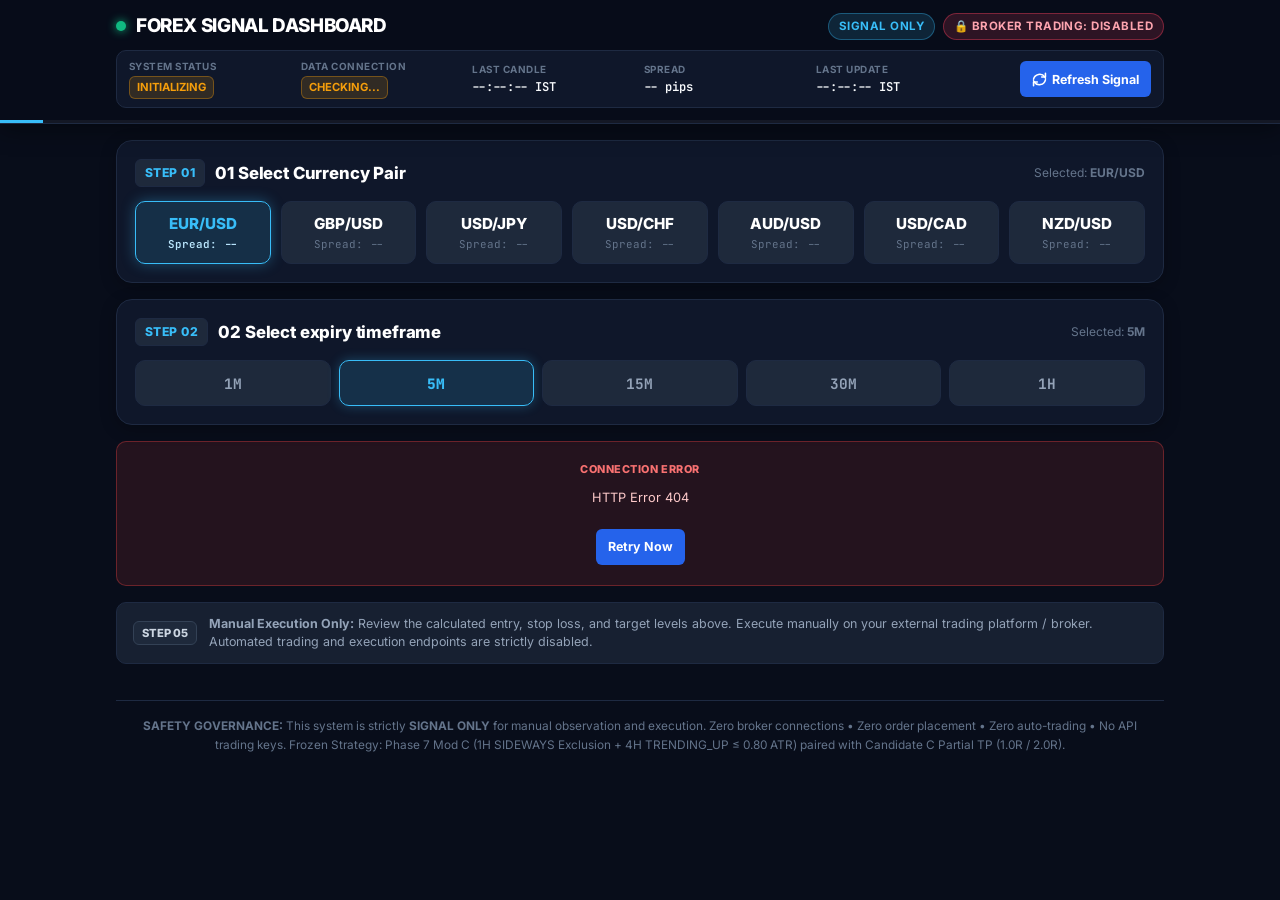
==== commit 0c714850: "Implement manual signal-selection flow: Pair -> Expiry -> Signal Card" ====
--- a/templates/index.html
+++ b/templates/index.html
@@ -3,44 +3,51 @@
 <head>
   <meta charset="UTF-8">
   <meta name="viewport" content="width=device-width, initial-scale=1.0, maximum-scale=5.0">
-  <title>Live Forex Signal Dashboard | Signal-Only</title>
+  <title>Signal-Only Forex Trading Dashboard | Manual Execution</title>
   <link rel="preconnect" href="https://fonts.googleapis.com">
   <link rel="preconnect" href="https://fonts.gstatic.com" crossorigin>
   <link href="https://fonts.googleapis.com/css2?family=Inter:wght@400;500;600;700;800&family=JetBrains+Mono:wght@500;600;700&display=swap" rel="stylesheet">
   <style>
     :root {
-      --bg-body: #0b0f19;
-      --bg-surface: #111827;
-      --bg-surface-elevated: #1f293d;
-      --bg-surface-subtle: #172033;
-      --border-subtle: #1f2a40;
-      --border-strong: #2e3d5b;
+      --bg-body: #080d1a;
+      --bg-surface: #0f172a;
+      --bg-surface-elevated: #1e293b;
+      --bg-surface-subtle: #141f36;
+      --border-subtle: #1e2a42;
+      --border-strong: #334155;
+      --border-active: #38bdf8;
+      
       --text-main: #f8fafc;
       --text-muted: #94a3b8;
       --text-dim: #64748b;
       
       --color-buy: #10b981;
       --color-buy-bg: rgba(16, 185, 129, 0.12);
-      --color-buy-border: rgba(16, 185, 129, 0.35);
+      --color-buy-border: rgba(16, 185, 129, 0.4);
       --color-buy-glow: rgba(16, 185, 129, 0.25);
       
       --color-sell: #f43f5e;
       --color-sell-bg: rgba(244, 63, 94, 0.12);
-      --color-sell-border: rgba(244, 63, 94, 0.35);
+      --color-sell-border: rgba(244, 63, 94, 0.4);
       --color-sell-glow: rgba(244, 63, 94, 0.25);
       
-      --color-neutral: #64748b;
-      --color-neutral-bg: rgba(100, 116, 139, 0.10);
-      --color-neutral-border: rgba(100, 116, 139, 0.25);
+      --color-neutral: #94a3b8;
+      --color-neutral-bg: rgba(100, 116, 139, 0.12);
+      --color-neutral-border: rgba(100, 116, 139, 0.3);
+      
+      --color-unsafe: #ef4444;
+      --color-unsafe-bg: rgba(239, 68, 68, 0.14);
+      --color-unsafe-border: rgba(239, 68, 68, 0.4);
       
       --color-stale: #f59e0b;
       --color-stale-bg: rgba(245, 158, 11, 0.12);
       --color-stale-border: rgba(245, 158, 11, 0.35);
       
-      --color-blue: #38bdf8;
+      --color-accent: #38bdf8;
+      --color-accent-bg: rgba(56, 189, 248, 0.12);
       --radius-sm: 6px;
       --radius-md: 10px;
-      --radius-lg: 14px;
+      --radius-lg: 16px;
       --font-sans: 'Inter', -apple-system, BlinkMacSystemFont, 'Segoe UI', Roboto, sans-serif;
       --font-mono: 'JetBrains Mono', monospace;
     }
@@ -68,15 +75,15 @@
       position: sticky;
       top: 0;
       z-index: 100;
-      background: rgba(11, 15, 25, 0.92);
-      backdrop-filter: blur(12px);
-      -webkit-backdrop-filter: blur(12px);
+      background: rgba(8, 13, 26, 0.95);
+      backdrop-filter: blur(14px);
+      -webkit-backdrop-filter: blur(14px);
       border-bottom: 1px solid var(--border-subtle);
-      box-shadow: 0 4px 20px rgba(0, 0, 0, 0.35);
+      box-shadow: 0 4px 24px rgba(0, 0, 0, 0.45);
     }
 
     .header-inner {
-      max-width: 1360px;
+      max-width: 1080px;
       margin: 0 auto;
       padding: 12px 16px;
       display: flex;
@@ -98,7 +105,7 @@
       gap: 10px;
     }
 
-    .live-pulse {
+    .live-dot {
       width: 10px;
       height: 10px;
       background: var(--color-buy);
@@ -107,9 +114,9 @@
       animation: pulse-ring 2s infinite ease-in-out;
     }
 
-    .live-pulse.stale-pulse {
-      background: var(--color-stale);
-      box-shadow: 0 0 10px var(--color-stale);
+    .live-dot.dot-unsafe {
+      background: var(--color-unsafe);
+      box-shadow: 0 0 10px var(--color-unsafe);
     }
 
     @keyframes pulse-ring {
@@ -118,7 +125,7 @@
     }
 
     .brand-title h1 {
-      font-size: 1.15rem;
+      font-size: 1.18rem;
       font-weight: 800;
       letter-spacing: -0.02em;
       color: #fff;
@@ -135,7 +142,7 @@
       font-size: 0.72rem;
       font-weight: 700;
       letter-spacing: 0.04em;
-      padding: 4px 9px;
+      padding: 4px 10px;
       border-radius: 9999px;
       text-transform: uppercase;
       display: inline-flex;
@@ -145,7 +152,7 @@
 
     .chip-signal-only {
       background: rgba(56, 189, 248, 0.14);
-      color: var(--color-blue);
+      color: var(--color-accent);
       border: 1px solid rgba(56, 189, 248, 0.35);
     }
 
@@ -155,24 +162,16 @@
       border: 1px solid rgba(244, 63, 94, 0.4);
     }
 
-    /* Status Bar Strip */
+    /* Live Status Strip */
     .status-strip {
-      display: flex;
-      align-items: center;
-      justify-content: space-between;
-      flex-wrap: wrap;
-      gap: 10px;
+      display: grid;
+      grid-template-columns: repeat(auto-fit, minmax(130px, 1fr));
+      gap: 8px;
       background: var(--bg-surface);
       border: 1px solid var(--border-subtle);
       border-radius: var(--radius-md);
       padding: 8px 12px;
-    }
-
-    .status-group {
-      display: flex;
-      align-items: center;
-      gap: 16px;
-      flex-wrap: wrap;
+      align-items: center;
     }
 
     .status-metric {
@@ -182,7 +181,7 @@
     }
 
     .metric-name {
-      font-size: 0.65rem;
+      font-size: 0.62rem;
       font-weight: 700;
       color: var(--text-dim);
       text-transform: uppercase;
@@ -190,31 +189,43 @@
     }
 
     .metric-value {
-      font-size: 0.82rem;
+      font-size: 0.78rem;
       font-weight: 600;
       color: var(--text-main);
       display: flex;
       align-items: center;
-      gap: 6px;
+      gap: 5px;
+      white-space: nowrap;
+      overflow: hidden;
+      text-overflow: ellipsis;
     }
 
     .mono-val {
       font-family: var(--font-mono);
-      font-size: 0.8rem;
+      font-size: 0.76rem;
     }
 
     .status-tag {
       padding: 2px 7px;
       border-radius: var(--radius-sm);
-      font-size: 0.72rem;
+      font-size: 0.7rem;
       font-weight: 700;
       text-transform: uppercase;
-    }
-
-    .status-tag.tag-live {
+      display: inline-flex;
+      align-items: center;
+      gap: 4px;
+    }
+
+    .status-tag.tag-safe {
       background: rgba(16, 185, 129, 0.15);
       color: var(--color-buy);
       border: 1px solid var(--color-buy-border);
+    }
+
+    .status-tag.tag-unsafe {
+      background: rgba(239, 68, 68, 0.18);
+      color: #fca5a5;
+      border: 1px solid var(--color-unsafe-border);
     }
 
     .status-tag.tag-stale {
@@ -223,41 +234,31 @@
       border: 1px solid var(--color-stale-border);
     }
 
-    .header-actions {
-      display: flex;
-      align-items: center;
-      gap: 10px;
-    }
-
-    .auto-refresh-pill {
-      font-size: 0.75rem;
-      font-family: var(--font-mono);
-      color: var(--text-muted);
-      background: var(--bg-surface-elevated);
-      padding: 6px 10px;
-      border-radius: var(--radius-sm);
-      border: 1px solid var(--border-subtle);
-      display: flex;
-      align-items: center;
-      gap: 6px;
+    .refresh-box {
+      display: flex;
+      align-items: center;
+      justify-content: flex-end;
+      gap: 8px;
+      grid-column: span 1;
     }
 
     .refresh-button {
       background: #2563eb;
       color: #ffffff;
       border: none;
-      padding: 7px 14px;
+      padding: 6px 12px;
       border-radius: var(--radius-sm);
       font-family: var(--font-sans);
-      font-size: 0.8rem;
-      font-weight: 600;
+      font-size: 0.78rem;
+      font-weight: 700;
       cursor: pointer;
       display: flex;
       align-items: center;
-      gap: 6px;
-      min-height: 38px;
+      gap: 5px;
+      min-height: 36px;
       transition: all 0.15s ease;
       touch-action: manipulation;
+      white-space: nowrap;
     }
 
     .refresh-button:hover {
@@ -293,97 +294,199 @@
 
     .progress-bar-fill {
       height: 100%;
-      background: var(--color-blue);
+      background: var(--color-accent);
       width: 100%;
       transition: width 0.1s linear;
     }
 
     /* Main Container */
-    .dashboard-container {
-      max-width: 1360px;
+    .main-container {
+      max-width: 1080px;
       margin: 0 auto;
       padding: 16px;
       width: 100%;
       flex: 1;
-    }
-
-    /* Market Notice Alert Banner */
-    .market-banner {
-      background: rgba(245, 158, 11, 0.1);
-      border: 1px solid rgba(245, 158, 11, 0.35);
+      display: flex;
+      flex-direction: column;
+      gap: 16px;
+    }
+
+    /* Flow Step Card */
+    .flow-step-card {
+      background: var(--bg-surface);
+      border: 1px solid var(--border-subtle);
+      border-radius: var(--radius-lg);
+      padding: 18px;
+      display: flex;
+      flex-direction: column;
+      gap: 14px;
+      box-shadow: 0 4px 16px rgba(0, 0, 0, 0.25);
+    }
+
+    .flow-step-header {
+      display: flex;
+      align-items: center;
+      justify-content: space-between;
+      flex-wrap: wrap;
+      gap: 8px;
+    }
+
+    .flow-step-title {
+      display: flex;
+      align-items: center;
+      gap: 10px;
+    }
+
+    .step-badge {
+      background: var(--bg-surface-elevated);
+      color: var(--color-accent);
+      font-size: 0.76rem;
+      font-weight: 800;
+      padding: 4px 9px;
+      border-radius: var(--radius-sm);
+      border: 1px solid var(--border-subtle);
+      letter-spacing: 0.04em;
+    }
+
+    .flow-step-title h2 {
+      font-size: 1.05rem;
+      font-weight: 800;
+      color: #fff;
+      letter-spacing: -0.01em;
+    }
+
+    .flow-step-hint {
+      font-size: 0.75rem;
+      color: var(--text-dim);
+    }
+
+    /* STEP 01: Pair Selection Grid */
+    .pair-selection-grid {
+      display: grid;
+      grid-template-columns: repeat(auto-fill, minmax(130px, 1fr));
+      gap: 10px;
+    }
+
+    .pair-btn {
+      background: var(--bg-surface-elevated);
+      border: 1px solid var(--border-subtle);
       border-radius: var(--radius-md);
-      padding: 12px 16px;
-      margin-bottom: 20px;
-      display: flex;
-      align-items: flex-start;
+      padding: 12px 10px;
+      cursor: pointer;
+      display: flex;
+      flex-direction: column;
+      align-items: center;
+      gap: 4px;
+      transition: all 0.15s ease;
+      touch-action: manipulation;
+      min-height: 58px;
+      position: relative;
+    }
+
+    .pair-btn:hover {
+      background: var(--bg-surface-subtle);
+      border-color: var(--border-strong);
+      transform: translateY(-1px);
+    }
+
+    .pair-btn:active {
+      transform: scale(0.98);
+    }
+
+    .pair-btn.active {
+      background: rgba(56, 189, 248, 0.14);
+      border-color: var(--color-accent);
+      box-shadow: 0 0 14px rgba(56, 189, 248, 0.35);
+    }
+
+    .pair-btn-symbol {
+      font-size: 0.95rem;
+      font-weight: 800;
+      color: #ffffff;
+      font-family: var(--font-sans);
+    }
+
+    .pair-btn.active .pair-btn-symbol {
+      color: var(--color-accent);
+    }
+
+    .pair-btn-sub {
+      font-size: 0.68rem;
+      color: var(--text-dim);
+      font-family: var(--font-mono);
+    }
+
+    .pair-btn.active .pair-btn-sub {
+      color: #bae6fd;
+      font-weight: 600;
+    }
+
+    /* STEP 02: Expiry Timeframe Buttons */
+    .timeframe-grid {
+      display: grid;
+      grid-template-columns: repeat(5, 1fr);
+      gap: 8px;
+    }
+
+    .tf-btn {
+      background: var(--bg-surface-elevated);
+      border: 1px solid var(--border-subtle);
+      border-radius: var(--radius-md);
+      padding: 12px 6px;
+      font-size: 0.9rem;
+      font-weight: 700;
+      font-family: var(--font-mono);
+      color: var(--text-muted);
+      cursor: pointer;
+      text-align: center;
+      transition: all 0.15s ease;
+      touch-action: manipulation;
+      min-height: 46px;
+    }
+
+    .tf-btn:hover {
+      background: var(--bg-surface-subtle);
+      color: #fff;
+      border-color: var(--border-strong);
+    }
+
+    .tf-btn:active {
+      transform: scale(0.98);
+    }
+
+    .tf-btn.active {
+      background: rgba(56, 189, 248, 0.15);
+      border-color: var(--color-accent);
+      color: var(--color-accent);
+      font-weight: 800;
+      box-shadow: 0 0 12px rgba(56, 189, 248, 0.3);
+    }
+
+    /* STEP 03: Signal Card Container */
+    .signal-output-section {
+      display: flex;
+      flex-direction: column;
       gap: 12px;
-      color: #fde68a;
-      font-size: 0.84rem;
-      line-height: 1.45;
-    }
-
-    .market-banner.hidden {
-      display: none;
-    }
-
-    .market-banner .banner-icon {
-      font-size: 1.1rem;
-      flex-shrink: 0;
-      margin-top: 1px;
-    }
-
-    .banner-content strong {
-      color: #fff;
-    }
-
-    /* Card Grid: Mobile first (1 col) -> Tablet (2 col) -> Desktop (3-4 col) */
-    .cards-grid {
-      display: grid;
-      grid-template-columns: 1fr;
-      gap: 16px;
-    }
-
-    @media (min-width: 640px) {
-      .cards-grid {
-        grid-template-columns: repeat(2, 1fr);
-      }
-    }
-
-    @media (min-width: 1024px) {
-      .cards-grid {
-        grid-template-columns: repeat(3, 1fr);
-      }
-    }
-
-    @media (min-width: 1320px) {
-      .cards-grid {
-        grid-template-columns: repeat(4, 1fr);
-      }
-    }
-
-    /* Signal Card */
+    }
+
     .signal-card {
       background: var(--bg-surface);
       border: 1px solid var(--border-subtle);
       border-radius: var(--radius-lg);
-      padding: 16px;
+      padding: 20px;
       display: flex;
       flex-direction: column;
-      gap: 12px;
-      transition: transform 0.15s ease, box-shadow 0.15s ease, border-color 0.15s ease;
+      gap: 16px;
       position: relative;
       overflow: hidden;
-    }
-
-    .signal-card:hover {
-      transform: translateY(-2px);
-      box-shadow: 0 8px 24px rgba(0, 0, 0, 0.4);
+      box-shadow: 0 8px 30px rgba(0, 0, 0, 0.4);
+      transition: all 0.2s ease;
     }
 
     /* Card States */
     .signal-card.card-buy {
       border-color: var(--color-buy-border);
-      box-shadow: 0 0 16px var(--color-buy-glow);
+      box-shadow: 0 0 20px var(--color-buy-glow);
     }
 
     .signal-card.card-buy::before {
@@ -396,7 +499,7 @@
 
     .signal-card.card-sell {
       border-color: var(--color-sell-border);
-      box-shadow: 0 0 16px var(--color-sell-glow);
+      box-shadow: 0 0 20px var(--color-sell-glow);
     }
 
     .signal-card.card-sell::before {
@@ -411,133 +514,149 @@
       border-color: var(--border-subtle);
     }
 
-    .signal-card.card-stale {
-      border-color: rgba(245, 158, 11, 0.3);
-    }
-
-    /* Card Header */
-    .card-top {
+    .signal-card.card-unsafe {
+      border-color: var(--color-unsafe-border);
+      background: rgba(239, 68, 68, 0.04);
+    }
+
+    /* Card Top Bar */
+    .card-top-row {
       display: flex;
       align-items: center;
       justify-content: space-between;
-      gap: 8px;
-    }
-
-    .pair-badge-group {
-      display: flex;
-      flex-direction: column;
-    }
-
-    .pair-symbol {
-      font-size: 1.22rem;
+      flex-wrap: wrap;
+      gap: 10px;
+    }
+
+    .card-pair-info {
+      display: flex;
+      align-items: baseline;
+      gap: 10px;
+    }
+
+    .card-pair-name {
+      font-size: 1.6rem;
       font-weight: 800;
-      letter-spacing: -0.01em;
+      letter-spacing: -0.02em;
       color: #ffffff;
       font-family: var(--font-sans);
     }
 
-    .pair-regime {
-      font-size: 0.68rem;
-      font-weight: 600;
-      color: var(--text-muted);
-      letter-spacing: 0.04em;
-      text-transform: uppercase;
-    }
-
-    /* Signal Badges */
-    .card-signal-badge {
-      padding: 6px 12px;
+    .card-tf-pill {
+      background: var(--bg-surface-elevated);
+      color: var(--color-accent);
+      font-family: var(--font-mono);
+      font-size: 0.8rem;
+      font-weight: 700;
+      padding: 3px 8px;
       border-radius: var(--radius-sm);
-      font-size: 0.85rem;
+      border: 1px solid var(--border-subtle);
+    }
+
+    /* Direction Badges */
+    .card-direction-badge {
+      padding: 8px 18px;
+      border-radius: var(--radius-md);
+      font-size: 1.05rem;
       font-weight: 800;
       letter-spacing: 0.04em;
       text-transform: uppercase;
       display: inline-flex;
       align-items: center;
-      gap: 6px;
-      text-align: center;
-      white-space: nowrap;
+      gap: 8px;
     }
 
     .badge-buy {
       background: var(--color-buy-bg);
       color: var(--color-buy);
       border: 1px solid var(--color-buy-border);
+      box-shadow: 0 0 12px var(--color-buy-glow);
     }
 
     .badge-sell {
       background: var(--color-sell-bg);
       color: var(--color-sell);
       border: 1px solid var(--color-sell-border);
+      box-shadow: 0 0 12px var(--color-sell-glow);
     }
 
     .badge-neutral {
       background: var(--color-neutral-bg);
-      color: #94a3b8;
+      color: #cbd5e1;
       border: 1px solid var(--color-neutral-border);
     }
 
-    .badge-stale {
-      background: var(--color-stale-bg);
-      color: #fde68a;
-      border: 1px solid var(--color-stale-border);
-      font-size: 0.72rem;
-      padding: 5px 8px;
-      white-space: normal;
-      text-align: right;
-    }
-
-    /* Rejection or Status Note Box */
-    .status-note-box {
-      background: var(--bg-surface-subtle);
-      border: 1px solid var(--border-subtle);
-      border-radius: var(--radius-sm);
-      padding: 8px 10px;
-      font-size: 0.73rem;
-      color: var(--text-muted);
-      line-height: 1.35;
+    .badge-unsafe {
+      background: var(--color-unsafe-bg);
+      color: #fca5a5;
+      border: 1px solid var(--color-unsafe-border);
+    }
+
+    /* Warning / Rejection Alert Box */
+    .alert-box {
+      border-radius: var(--radius-md);
+      padding: 12px 14px;
+      font-size: 0.8rem;
+      line-height: 1.45;
       display: flex;
       flex-direction: column;
       gap: 3px;
     }
 
-    .status-note-box.note-stale {
-      background: rgba(245, 158, 11, 0.08);
-      border-color: rgba(245, 158, 11, 0.25);
-      color: #fcd34d;
-    }
-
-    .note-title {
-      font-weight: 700;
+    .alert-box.alert-unsafe {
+      background: rgba(239, 68, 68, 0.12);
+      border: 1px solid rgba(239, 68, 68, 0.35);
+      color: #fecaca;
+    }
+
+    .alert-box.alert-stale {
+      background: rgba(245, 158, 11, 0.1);
+      border: 1px solid rgba(245, 158, 11, 0.35);
+      color: #fde68a;
+    }
+
+    .alert-box.alert-rejection {
+      background: var(--bg-surface-elevated);
+      border: 1px solid var(--border-subtle);
+      color: var(--text-muted);
+    }
+
+    .alert-title {
+      font-size: 0.68rem;
+      font-weight: 800;
       text-transform: uppercase;
-      font-size: 0.64rem;
       letter-spacing: 0.05em;
-      color: var(--text-dim);
-    }
-
-    .status-note-box.note-stale .note-title {
-      color: #fbbf24;
-    }
-
-    /* Price Levels Grid (2 x 2) */
+    }
+
+    .alert-unsafe .alert-title { color: #f87171; }
+    .alert-stale .alert-title { color: #fbbf24; }
+    .alert-rejection .alert-title { color: var(--text-dim); }
+
+    /* Price Levels 2x2 Grid */
     .levels-grid {
       display: grid;
-      grid-template-columns: 1fr 1fr;
-      gap: 8px;
+      grid-template-columns: repeat(2, 1fr);
+      gap: 10px;
       background: var(--bg-surface-elevated);
       border-radius: var(--radius-md);
-      padding: 10px;
+      padding: 14px;
       border: 1px solid var(--border-subtle);
     }
 
+    @media (min-width: 640px) {
+      .levels-grid {
+        grid-template-columns: repeat(4, 1fr);
+      }
+    }
+
     .level-block {
       display: flex;
       flex-direction: column;
-      gap: 2px;
+      gap: 3px;
     }
 
     .level-label {
-      font-size: 0.62rem;
+      font-size: 0.64rem;
       font-weight: 700;
       color: var(--text-dim);
       text-transform: uppercase;
@@ -546,7 +665,7 @@
 
     .level-val {
       font-family: var(--font-mono);
-      font-size: 0.95rem;
+      font-size: 1.15rem;
       font-weight: 700;
       color: var(--text-main);
     }
@@ -560,13 +679,12 @@
     /* Metadata Bar */
     .metadata-bar {
       display: grid;
-      grid-template-columns: repeat(3, 1fr);
-      gap: 6px;
+      grid-template-columns: repeat(auto-fit, minmax(110px, 1fr));
+      gap: 8px;
       background: var(--bg-surface-subtle);
       border-radius: var(--radius-sm);
-      padding: 8px;
+      padding: 10px 12px;
       border: 1px solid var(--border-subtle);
-      text-align: center;
     }
 
     .meta-item {
@@ -576,7 +694,7 @@
     }
 
     .meta-label {
-      font-size: 0.6rem;
+      font-size: 0.62rem;
       font-weight: 700;
       color: var(--text-dim);
       text-transform: uppercase;
@@ -585,76 +703,93 @@
 
     .meta-val {
       font-family: var(--font-mono);
-      font-size: 0.74rem;
+      font-size: 0.8rem;
       font-weight: 600;
       color: var(--text-main);
     }
 
-    /* Card Footer */
-    .card-footer {
+    /* Timestamps & ID Footer */
+    .card-footer-info {
       display: flex;
       align-items: center;
       justify-content: space-between;
-      gap: 6px;
-      font-size: 0.68rem;
+      flex-wrap: wrap;
+      gap: 8px;
+      font-size: 0.72rem;
       color: var(--text-dim);
-      border-top: 1px solid rgba(255, 255, 255, 0.05);
-      padding-top: 8px;
-      margin-top: 2px;
-    }
-
-    .footer-time {
+      border-top: 1px solid rgba(255, 255, 255, 0.06);
+      padding-top: 12px;
+    }
+
+    .footer-time-group {
+      display: flex;
+      align-items: center;
+      gap: 14px;
+      flex-wrap: wrap;
+    }
+
+    .footer-time-item {
+      display: flex;
+      align-items: center;
+      gap: 5px;
       font-family: var(--font-mono);
       color: var(--text-muted);
     }
 
-    .footer-id {
+    .footer-id-item {
       font-family: var(--font-mono);
       color: var(--text-dim);
-      font-size: 0.64rem;
-      max-width: 140px;
-      overflow: hidden;
-      text-overflow: ellipsis;
+      font-size: 0.7rem;
+    }
+
+    /* STEP 05: Execution Guidance Banner */
+    .execution-banner {
+      background: rgba(30, 41, 59, 0.7);
+      border: 1px solid var(--border-subtle);
+      border-radius: var(--radius-md);
+      padding: 12px 16px;
+      display: flex;
+      align-items: center;
+      gap: 12px;
+      font-size: 0.78rem;
+      color: var(--text-muted);
+      line-height: 1.45;
+    }
+
+    .execution-badge {
+      background: var(--bg-surface-elevated);
+      color: #cbd5e1;
+      font-size: 0.7rem;
+      font-weight: 800;
+      padding: 3px 8px;
+      border-radius: var(--radius-sm);
+      border: 1px solid var(--border-strong);
       white-space: nowrap;
     }
 
-    /* Loading Skeletons */
-    .skeleton-card {
+    /* Loading Spinner Card */
+    .loading-card {
       background: var(--bg-surface);
       border: 1px solid var(--border-subtle);
       border-radius: var(--radius-lg);
-      padding: 16px;
+      padding: 30px 20px;
+      text-align: center;
       display: flex;
       flex-direction: column;
+      align-items: center;
       gap: 12px;
     }
 
-    .skeleton-line {
-      height: 16px;
-      background: rgba(255, 255, 255, 0.05);
-      border-radius: 4px;
-      animation: skeleton-pulse 1.5s ease-in-out infinite;
-    }
-
-    @keyframes skeleton-pulse {
-      0%, 100% { opacity: 0.4; }
-      50% { opacity: 0.8; }
-    }
-
-    /* Footer Safety Disclaimer */
+    /* Footer Policy */
     .footer-safety {
-      max-width: 1360px;
-      margin: 30px auto 0;
+      max-width: 1080px;
+      margin: 20px auto 0;
       padding: 16px;
       text-align: center;
       border-top: 1px solid var(--border-subtle);
       color: var(--text-dim);
-      font-size: 0.75rem;
+      font-size: 0.74rem;
       line-height: 1.6;
-    }
-
-    .footer-safety strong {
-      color: var(--text-muted);
     }
 
     /* Mobile Enhancements (Android / iOS) */
@@ -666,30 +801,49 @@
         font-size: 1.05rem;
       }
       .status-strip {
+        grid-template-columns: 1fr 1fr;
         padding: 8px 10px;
       }
-      .status-group {
+      .refresh-box {
+        grid-column: span 2;
+        justify-content: stretch;
+      }
+      .refresh-button {
+        width: 100%;
+        justify-content: center;
+        min-height: 42px;
+      }
+      .main-container {
+        padding: 10px;
+        gap: 12px;
+      }
+      .flow-step-card {
+        padding: 14px;
         gap: 10px;
       }
-      .metric-value {
-        font-size: 0.76rem;
-      }
-      .refresh-button {
-        padding: 6px 12px;
-        min-height: 40px;
-        font-size: 0.78rem;
-      }
-      .dashboard-container {
-        padding: 12px;
+      .pair-selection-grid {
+        grid-template-columns: repeat(2, 1fr);
+      }
+      .timeframe-grid {
+        gap: 6px;
+      }
+      .tf-btn {
+        padding: 10px 2px;
+        font-size: 0.84rem;
       }
       .signal-card {
         padding: 14px;
-      }
-      .pair-symbol {
-        font-size: 1.15rem;
+        gap: 12px;
+      }
+      .card-pair-name {
+        font-size: 1.35rem;
+      }
+      .card-direction-badge {
+        padding: 6px 12px;
+        font-size: 0.95rem;
       }
       .level-val {
-        font-size: 0.9rem;
+        font-size: 1.0rem;
       }
     }
   </style>
@@ -701,8 +855,8 @@
     <div class="header-inner">
       <div class="brand-bar">
         <div class="brand-title">
-          <div id="livePulseIndicator" class="live-pulse"></div>
-          <h1>LIVE FOREX SIGNALS</h1>
+          <div id="livePulseIndicator" class="live-dot"></div>
+          <h1>FOREX SIGNAL DASHBOARD</h1>
         </div>
         <div class="brand-badges">
           <span class="badge-chip chip-signal-only">SIGNAL ONLY</span>
@@ -710,31 +864,39 @@
         </div>
       </div>
 
+      <!-- Live Status Strip -->
       <div class="status-strip">
-        <div class="status-group">
-          <div class="status-metric">
-            <span class="metric-name">DATA STATUS</span>
-            <span id="dataStatusBadge" class="metric-value">
-              <span class="status-tag tag-stale">CHECKING...</span>
-            </span>
-          </div>
-          <div class="status-metric">
-            <span class="metric-name">LAST UPDATE (IST)</span>
-            <span id="lastUpdateText" class="metric-value mono-val">--:--:-- IST</span>
-          </div>
+        <div class="status-metric">
+          <span class="metric-name">SYSTEM STATUS</span>
+          <span id="systemStatusBadge" class="metric-value">
+            <span class="status-tag tag-stale">INITIALIZING</span>
+          </span>
         </div>
-
-        <div class="header-actions">
-          <div class="auto-refresh-pill" title="Next auto-scan cycle">
-            <span>Scan in</span>
-            <strong id="countdownSecs">30s</strong>
-          </div>
+        <div class="status-metric">
+          <span class="metric-name">DATA CONNECTION</span>
+          <span id="dataConnectionBadge" class="metric-value">
+            <span class="status-tag tag-stale">CHECKING...</span>
+          </span>
+        </div>
+        <div class="status-metric">
+          <span class="metric-name">LAST CANDLE</span>
+          <span id="lastCandleVal" class="metric-value mono-val">--:--:-- IST</span>
+        </div>
+        <div class="status-metric">
+          <span class="metric-name">SPREAD</span>
+          <span id="spreadVal" class="metric-value mono-val">-- pips</span>
+        </div>
+        <div class="status-metric">
+          <span class="metric-name">LAST UPDATE</span>
+          <span id="lastUpdateVal" class="metric-value mono-val">--:--:-- IST</span>
+        </div>
+        <div class="refresh-box">
           <button id="refreshBtn" class="refresh-button" onclick="triggerManualRefresh()">
-            <svg id="refreshIcon" width="16" height="16" viewBox="0 0 24 24" fill="none" stroke="currentColor" stroke-width="2.5" stroke-linecap="round" stroke-linejoin="round">
+            <svg id="refreshIcon" width="15" height="15" viewBox="0 0 24 24" fill="none" stroke="currentColor" stroke-width="2.5" stroke-linecap="round" stroke-linejoin="round">
               <path d="M21.5 2v6h-6M2.5 22v-6h6"/>
               <path d="M2.5 11.5a10 10 0 0 1 18-3.5l1 2M21.5 12.5a10 10 0 0 1-18 3.5l-1-2"/>
             </svg>
-            <span id="refreshBtnLabel">REFRESH</span>
+            <span id="refreshBtnLabel">Refresh Signal</span>
           </button>
         </div>
       </div>
@@ -747,44 +909,75 @@
   </header>
 
   <!-- Main Content Dashboard -->
-  <main class="dashboard-container">
+  <main class="main-container">
     
-    <!-- Stale / Market Closed Alert Banner -->
-    <div id="staleAlertBanner" class="market-banner hidden">
-      <span class="banner-icon">⚠️</span>
-      <div class="banner-content">
-        <strong>MARKET DATA NOTICE:</strong>
-        <span id="staleAlertMessage">Forex markets are currently closed or candle feeds are stale. All pairs safely display "NO SIGNAL — MARKET DATA STALE". No trades will generate until live liquid market hours resume.</span>
+    <!-- STEP 01 — SELECT CURRENCY PAIR -->
+    <section class="flow-step-card">
+      <div class="flow-step-header">
+        <div class="flow-step-title">
+          <span class="step-badge">STEP 01</span>
+          <h2>01 Select Currency Pair</h2>
+        </div>
+        <span class="flow-step-hint" id="selectedPairHint">Selected: <strong>EUR/USD</strong></span>
       </div>
+      <div class="pair-selection-grid" id="pairSelectorContainer">
+        <!-- Rendered via JS -->
+      </div>
+    </section>
+
+    <!-- STEP 02 — SELECT EXPIRY TIMEFRAME -->
+    <section class="flow-step-card">
+      <div class="flow-step-header">
+        <div class="flow-step-title">
+          <span class="step-badge">STEP 02</span>
+          <h2>02 Select expiry timeframe</h2>
+        </div>
+        <span class="flow-step-hint" id="selectedTfHint">Selected: <strong>5M</strong></span>
+      </div>
+      <div class="timeframe-grid" id="timeframeSelectorContainer">
+        <button class="tf-btn" data-tf="1M" onclick="selectTimeframe('1M')">1M</button>
+        <button class="tf-btn active" data-tf="5M" onclick="selectTimeframe('5M')">5M</button>
+        <button class="tf-btn" data-tf="15M" onclick="selectTimeframe('15M')">15M</button>
+        <button class="tf-btn" data-tf="30M" onclick="selectTimeframe('30M')">30M</button>
+        <button class="tf-btn" data-tf="1H" onclick="selectTimeframe('1H')">1H</button>
+      </div>
+    </section>
+
+    <!-- STEP 03 & 04 — GET SIGNAL & DISPLAY SIGNAL CARD -->
+    <section class="signal-output-section">
+      <div id="signalCardContainer">
+        <!-- Dynamic Signal Card Rendered via JS -->
+        <div class="loading-card">
+          <div class="live-dot" style="width: 14px; height: 14px;"></div>
+          <span style="font-weight: 600; color: var(--text-muted);">Fetching read-only signals...</span>
+        </div>
+      </div>
+    </section>
+
+    <!-- STEP 05 — MANUAL EXECUTION NOTE -->
+    <div class="execution-banner">
+      <span class="execution-badge">STEP 05</span>
+      <span>
+        <strong>Manual Execution Only:</strong> Review the calculated entry, stop loss, and target levels above.
+        Execute manually on your external trading platform / broker. Automated trading and execution endpoints are strictly disabled.
+      </span>
     </div>
 
-    <!-- 7 Major Currency Pairs Grid -->
-    <section id="cardsGrid" class="cards-grid">
-      <!-- Loading skeletons initially injected -->
-      <div class="skeleton-card"><div class="skeleton-line" style="width: 50%;"></div><div class="skeleton-line" style="height: 60px;"></div><div class="skeleton-line"></div></div>
-      <div class="skeleton-card"><div class="skeleton-line" style="width: 50%;"></div><div class="skeleton-line" style="height: 60px;"></div><div class="skeleton-line"></div></div>
-      <div class="skeleton-card"><div class="skeleton-line" style="width: 50%;"></div><div class="skeleton-line" style="height: 60px;"></div><div class="skeleton-line"></div></div>
-      <div class="skeleton-card"><div class="skeleton-line" style="width: 50%;"></div><div class="skeleton-line" style="height: 60px;"></div><div class="skeleton-line"></div></div>
-      <div class="skeleton-card"><div class="skeleton-line" style="width: 50%;"></div><div class="skeleton-line" style="height: 60px;"></div><div class="skeleton-line"></div></div>
-      <div class="skeleton-card"><div class="skeleton-line" style="width: 50%;"></div><div class="skeleton-line" style="height: 60px;"></div><div class="skeleton-line"></div></div>
-      <div class="skeleton-card"><div class="skeleton-line" style="width: 50%;"></div><div class="skeleton-line" style="height: 60px;"></div><div class="skeleton-line"></div></div>
-    </section>
-
-    <!-- Operational & Safety Policy Footer -->
+    <!-- Governance & Safety Policy Footer -->
     <footer class="footer-safety">
       <p>
         <strong>SAFETY GOVERNANCE:</strong>
-        This service is strictly <strong>SIGNAL ONLY</strong> for manual observation and execution.
-        Broker order execution, automatic placement, and trading API credentials are permanently <strong>DISABLED</strong>.
-        Strategy rules: Phase 7 Mod C (1H SIDEWAYS Exclusion + 4H TRENDING_UP &le; 0.80 ATR) paired with frozen Candidate C Partial TP (1.0R / 2.0R) architecture.
+        This system is strictly <strong>SIGNAL ONLY</strong> for manual observation and execution.
+        Zero broker connections &bull; Zero order placement &bull; Zero auto-trading &bull; No API trading keys.
+        Frozen Strategy: Phase 7 Mod C (1H SIDEWAYS Exclusion + 4H TRENDING_UP &le; 0.80 ATR) paired with Candidate C Partial TP (1.0R / 2.0R).
       </p>
     </footer>
   </main>
 
-  <!-- JavaScript Frontend Logic -->
+  <!-- JavaScript Frontend Flow -->
   <script>
-    // Ordered 7 major currency pairs
-    const PAIR_ORDER = [
+    // Supported 7 Major Currency Pairs
+    const SUPPORTED_PAIRS = [
       "EUR/USD",
       "GBP/USD",
       "USD/JPY",
@@ -794,15 +987,24 @@
       "NZD/USD"
     ];
 
+    // Supported Expiry Timeframes
+    const SUPPORTED_TIMEFRAMES = ["1M", "5M", "15M", "30M", "1H"];
+
+    // User Selection State
+    let selectedPair = "EUR/USD";
+    let selectedTimeframe = "5M";
+    
+    // Cached API response
+    let cachedApiData = null;
+    let isFetching = false;
     let countdownSeconds = 30;
     let timerInterval = null;
-    let isFetching = false;
 
     // Helper: format prices with pair decimals
     function formatPrice(val, pair) {
-      if (!val || val === 0 || isNaN(val)) return "—";
+      if (val === null || val === undefined || isNaN(val) || val === 0) return "—";
       const num = parseFloat(val);
-      if (pair.includes("JPY")) {
+      if (pair && pair.includes("JPY")) {
         return num.toFixed(3);
       }
       return num.toFixed(5);
@@ -810,11 +1012,11 @@
 
     // Helper: format pips
     function formatPips(val) {
-      if (!val || val === 0 || isNaN(val)) return "—";
+      if (val === null || val === undefined || isNaN(val) || val === 0) return "—";
       return `${parseFloat(val).toFixed(1)} pips`;
     }
 
-    // Helper: escape HTML strings safely
+    // Helper: escape HTML
     function escapeHtml(str) {
       if (!str) return "";
       const div = document.createElement("div");
@@ -822,7 +1024,70 @@
       return div.innerHTML;
     }
 
-    // Fetch live signals from /api/forex/signals
+    // Render Step 01 Pair Selection Buttons
+    function renderPairButtons() {
+      const container = document.getElementById("pairSelectorContainer");
+      if (!container) return;
+
+      let html = "";
+      SUPPORTED_PAIRS.forEach(pair => {
+        const isActive = (pair === selectedPair);
+        const activeClass = isActive ? "active" : "";
+        
+        let spreadLabel = "Spread: --";
+        if (cachedApiData && cachedApiData.health && cachedApiData.health.spread_status) {
+          const sp = cachedApiData.health.spread_status[pair];
+          if (sp) {
+            spreadLabel = sp.replace(" (NORMAL)", "").replace(" (WIDE)", "");
+          }
+        }
+
+        html += `
+          <button class="pair-btn ${activeClass}" onclick="selectPair('${pair}')">
+            <span class="pair-btn-symbol">${escapeHtml(pair)}</span>
+            <span class="pair-btn-sub">${escapeHtml(spreadLabel)}</span>
+          </button>
+        `;
+      });
+
+      container.innerHTML = html;
+      const hintEl = document.getElementById("selectedPairHint");
+      if (hintEl) {
+        hintEl.innerHTML = `Selected: <strong>${escapeHtml(selectedPair)}</strong>`;
+      }
+    }
+
+    // Pair Selection Handler
+    function selectPair(pair) {
+      if (!SUPPORTED_PAIRS.includes(pair)) return;
+      selectedPair = pair;
+      renderPairButtons();
+      renderSignalCard();
+    }
+
+    // Timeframe Selection Handler
+    function selectTimeframe(tf) {
+      if (!SUPPORTED_TIMEFRAMES.includes(tf)) return;
+      selectedTimeframe = tf;
+
+      // Update button visual states
+      document.querySelectorAll(".tf-btn").forEach(btn => {
+        if (btn.getAttribute("data-tf") === tf) {
+          btn.classList.add("active");
+        } else {
+          btn.classList.remove("active");
+        }
+      });
+
+      const hintEl = document.getElementById("selectedTfHint");
+      if (hintEl) {
+        hintEl.innerHTML = `Selected: <strong>${escapeHtml(selectedTimeframe)}</strong>`;
+      }
+
+      renderSignalCard();
+    }
+
+    // Fetch live read-only signals from GET /api/forex/signals
     async function fetchSignals(isManual = false) {
       if (isFetching) return;
       isFetching = true;
@@ -833,218 +1098,265 @@
 
       if (refreshIcon) refreshIcon.classList.add("spin");
       if (refreshBtn) refreshBtn.disabled = true;
-      if (refreshBtnLabel) refreshBtnLabel.textContent = "SCANNING...";
+      if (refreshBtnLabel) refreshBtnLabel.textContent = "Scanning...";
 
       try {
-        const url = isManual ? "/api/forex/signals?refresh=true" : "/api/forex/signals";
+        const url = isManual ? `/api/forex/signals?refresh=true&timeframe=${encodeURIComponent(selectedTimeframe)}` : `/api/forex/signals?timeframe=${encodeURIComponent(selectedTimeframe)}`;
         const res = await fetch(url, { credentials: "same-origin" });
         if (!res.ok) {
           throw new Error(`HTTP Error ${res.status}`);
         }
-        const data = await res.json();
-        renderDashboard(data);
+        cachedApiData = await res.json();
+        
+        updateLiveStatusHeader(cachedApiData);
+        renderPairButtons();
+        renderSignalCard();
       } catch (err) {
-        console.error("Failed to load signals:", err);
-        showErrorState(err.message);
+        console.error("Failed to fetch signals:", err);
+        showErrorInCard(err.message);
       } finally {
         isFetching = false;
         if (refreshIcon) refreshIcon.classList.remove("spin");
         if (refreshBtn) refreshBtn.disabled = false;
-        if (refreshBtnLabel) refreshBtnLabel.textContent = "REFRESH";
+        if (refreshBtnLabel) refreshBtnLabel.textContent = "Refresh Signal";
         resetCountdown();
       }
     }
 
-    // Render cards and top status
-    function renderDashboard(payload) {
-      const signals = payload.signals || {};
-      const health = payload.health || {};
-      const cardsGrid = document.getElementById("cardsGrid");
-
-      // 1. Update Top Status: Last Update (IST)
-      const lastUpdateText = document.getElementById("lastUpdateText");
-      if (health.current_time_ist) {
-        lastUpdateText.textContent = health.current_time_ist;
+    // Update Live Status Header Bar
+    function updateLiveStatusHeader(data) {
+      const health = data.health || {};
+
+      // 1. SYSTEM STATUS
+      const sysStatus = (health.system_status || "UNSAFE").toUpperCase();
+      const sysBadge = document.getElementById("systemStatusBadge");
+      const livePulse = document.getElementById("livePulseIndicator");
+
+      if (sysStatus === "SAFE") {
+        sysBadge.innerHTML = `<span class="status-tag tag-safe">🟢 SYSTEM SAFE</span>`;
+        if (livePulse) livePulse.classList.remove("dot-unsafe");
       } else {
-        const now = new Date();
-        lastUpdateText.textContent = now.toLocaleTimeString("en-GB", { timeZone: "Asia/Kolkata" }) + " IST";
-      }
-
-      // 2. Check if Data Feed is Stale or Disconnected
-      let hasStalePair = false;
-      let staleReasonSummary = "";
-
-      // Check all pairs for stale market status
-      for (const pair of PAIR_ORDER) {
-        const sig = signals[pair];
-        if (sig && sig.rejection_reason && sig.rejection_reason.includes("STALE")) {
-          hasStalePair = true;
-          staleReasonSummary = sig.rejection_reason;
-          break;
-        }
-      }
-
-      const isDataStale = hasStalePair || health.data_connection_status === "DISCONNECTED_OR_STALE";
-
-      // 3. Update DATA STATUS Badge & Pulse Indicator
-      const dataStatusBadge = document.getElementById("dataStatusBadge");
-      const livePulse = document.getElementById("livePulseIndicator");
-      const staleBanner = document.getElementById("staleAlertBanner");
-
-      if (isDataStale) {
-        dataStatusBadge.innerHTML = `<span class="status-tag tag-stale">MARKET CLOSED / STALE</span>`;
-        livePulse.classList.add("stale-pulse");
-        staleBanner.classList.remove("hidden");
-        const alertMsg = document.getElementById("staleAlertMessage");
-        if (staleReasonSummary) {
-          alertMsg.textContent = `Market feed is inactive: ${staleReasonSummary}. All pairs strictly hold "NO SIGNAL — MARKET DATA STALE" to safeguard against false executions.`;
-        }
+        sysBadge.innerHTML = `<span class="status-tag tag-unsafe">⚠️ SYSTEM UNSAFE</span>`;
+        if (livePulse) livePulse.classList.add("dot-unsafe");
+      }
+
+      // 2. DATA CONNECTION
+      const connStatus = health.data_connection_status || "NO_DATA";
+      const connBadge = document.getElementById("dataConnectionBadge");
+      if (connStatus === "CONNECTED") {
+        connBadge.innerHTML = `<span class="status-tag tag-safe">🟢 CONNECTED</span>`;
+      } else if (connStatus === "DISCONNECTED_OR_STALE") {
+        connBadge.innerHTML = `<span class="status-tag tag-stale">⚠️ FEED STALE / CLOSED</span>`;
       } else {
-        dataStatusBadge.innerHTML = `<span class="status-tag tag-live">LIVE FEED</span>`;
-        livePulse.classList.remove("stale-pulse");
-        staleBanner.classList.add("hidden");
-      }
-
-      // 4. Render 7 Currency Pair Cards in strict order
-      let html = "";
-      PAIR_ORDER.forEach(pair => {
-        const sig = signals[pair] || {};
-        const direction = (sig.direction || "NO SIGNAL").toUpperCase();
-        const isValid = Boolean(sig.is_valid_signal);
-        const rejection = sig.rejection_reason || "";
-        const isPairStale = isDataStale || rejection.includes("STALE");
-
-        // Determine Card State & Visual styling
-        let cardStateClass = "card-neutral";
-        let badgeHtml = "";
-        let isBuy = false;
-        let isSell = false;
-
-        if (isPairStale) {
-          // Requirement 9: If market is closed or data is stale, clearly display:
-          // "NO SIGNAL — MARKET DATA STALE". Do not display a BUY/SELL signal.
-          cardStateClass = "card-stale";
-          badgeHtml = `<span class="card-signal-badge badge-stale">⚠️ NO SIGNAL — MARKET DATA STALE</span>`;
-        } else if (isValid && direction === "BUY") {
-          cardStateClass = "card-buy";
-          badgeHtml = `<span class="card-signal-badge badge-buy">▲ BUY</span>`;
-          isBuy = true;
-        } else if (isValid && direction === "SELL") {
-          cardStateClass = "card-sell";
-          badgeHtml = `<span class="card-signal-badge badge-sell">▼ SELL</span>`;
-          isSell = true;
-        } else {
-          cardStateClass = "card-neutral";
-          badgeHtml = `<span class="card-signal-badge badge-neutral">● NO SIGNAL</span>`;
-        }
-
-        // Values display
-        const entryDisplay = (isValid && !isPairStale) ? formatPrice(sig.entry_price, pair) : "—";
-        const slDisplay = (isValid && !isPairStale) ? formatPrice(sig.stop_loss, pair) : "—";
-        const tp1Display = (isValid && !isPairStale) ? formatPrice(sig.take_profit_1, pair) : "—";
-        const tp2Display = (isValid && !isPairStale) ? formatPrice(sig.take_profit_2, pair) : "—";
-        const riskDisplay = (isValid && !isPairStale) ? formatPips(sig.risk_1r_pips) : "—";
-
-        const regime = sig.regime_4h || "UNKNOWN";
-        const trend1h = sig.trend_1h || "UNKNOWN";
-        const spread = sig.spread_pips ? `${parseFloat(sig.spread_pips).toFixed(1)} p` : "—";
-        const signalId = sig.signal_id || "—";
-        const signalTimeIst = sig.signal_time_ist || "—";
-
-        // Rejection / Stale Message Note
-        let noteHtml = "";
-        if (isPairStale) {
-          noteHtml = `
-            <div class="status-note-box note-stale">
-              <span class="note-title">MARKET STALE REASON</span>
-              <span>${escapeHtml(rejection || "Live feed inactive / Weekend close. Trading halted.")}</span>
+        connBadge.innerHTML = `<span class="status-tag tag-unsafe">⚪ NO DATA</span>`;
+      }
+
+      // 3. LAST CANDLE
+      const lastCandleVal = document.getElementById("lastCandleVal");
+      lastCandleVal.textContent = health.last_candle_time_ist ? health.last_candle_time_ist.replace(" IST", "") : "--:--:--";
+
+      // 4. SPREAD for currently selected pair
+      const spreadVal = document.getElementById("spreadVal");
+      if (health.spread_status && health.spread_status[selectedPair]) {
+        spreadVal.textContent = health.spread_status[selectedPair];
+      } else {
+        spreadVal.textContent = "-- pips";
+      }
+
+      // 5. LAST UPDATE
+      const lastUpdateVal = document.getElementById("lastUpdateVal");
+      lastUpdateVal.textContent = health.current_time_ist ? health.current_time_ist.replace(" IST", "") : "--:--:--";
+    }
+
+    // Render Filtered Signal Card for [selectedPair] & [selectedTimeframe]
+    function renderSignalCard() {
+      const container = document.getElementById("signalCardContainer");
+      if (!container) return;
+
+      if (!cachedApiData || !cachedApiData.signals) {
+        container.innerHTML = `
+          <div class="loading-card">
+            <div class="live-dot" style="width: 14px; height: 14px;"></div>
+            <span style="font-weight: 600; color: var(--text-muted);">Awaiting signal data...</span>
+          </div>
+        `;
+        return;
+      }
+
+      const health = cachedApiData.health || {};
+      const sig = cachedApiData.signals[selectedPair] || {};
+      const directionRaw = (sig.direction || "NO SIGNAL").toUpperCase();
+      const isValid = Boolean(sig.is_valid_signal);
+      const rejection = sig.rejection_reason || "";
+      
+      const isSystemUnsafe = (health.system_status === "UNSAFE");
+      const isStale = rejection.includes("STALE") || (health.data_connection_status === "DISCONNECTED_OR_STALE");
+
+      // Visual State Resolution
+      let cardClass = "card-neutral";
+      let directionBadgeHtml = "";
+      let alertBoxHtml = "";
+      let signalStatusLabel = "NO SIGNAL";
+
+      if (isSystemUnsafe) {
+        // Governance: If system is UNSAFE, block trade signals and force NO SIGNAL
+        cardClass = "card-unsafe";
+        directionBadgeHtml = `<span class="card-direction-badge badge-unsafe">⚪ NO SIGNAL</span>`;
+        signalStatusLabel = "BLOCKED (SYSTEM UNSAFE)";
+        alertBoxHtml = `
+          <div class="alert-box alert-unsafe">
+            <span class="alert-title">⚠️ SYSTEM UNSAFE NOTICE</span>
+            <span>Feed latency or market conditions exceed risk tolerance. Signal generation is strictly locked to prevent false executions.</span>
+          </div>
+        `;
+      } else if (isStale) {
+        cardClass = "card-neutral";
+        directionBadgeHtml = `<span class="card-direction-badge badge-neutral">⚪ NO SIGNAL</span>`;
+        signalStatusLabel = "MARKET DATA STALE";
+        alertBoxHtml = `
+          <div class="alert-box alert-stale">
+            <span class="alert-title">MARKET STALE NOTICE</span>
+            <span>Reason: STALE_MARKET_DATA (${escapeHtml(rejection || "Forex weekend close / inactive feed")}). No trade fabricated.</span>
+          </div>
+        `;
+      } else if (isValid && directionRaw === "BUY") {
+        cardClass = "card-buy";
+        directionBadgeHtml = `<span class="card-direction-badge badge-buy">🟢 BUY</span>`;
+        signalStatusLabel = "VALID MOD C SIGNAL";
+      } else if (isValid && directionRaw === "SELL") {
+        cardClass = "card-sell";
+        directionBadgeHtml = `<span class="card-direction-badge badge-sell">🔴 SELL</span>`;
+        signalStatusLabel = "VALID MOD C SIGNAL";
+      } else {
+        cardClass = "card-neutral";
+        directionBadgeHtml = `<span class="card-direction-badge badge-neutral">⚪ NO SIGNAL</span>`;
+        signalStatusLabel = "NO SIGNAL";
+        alertBoxHtml = `
+          <div class="alert-box alert-rejection">
+            <span class="alert-title">REJECTION REASON</span>
+            <span>${escapeHtml(rejection || "Setup conditions not met. Market filtering active.")}</span>
+          </div>
+        `;
+      }
+
+      // Values resolution (suppress numbers if not valid or stale or unsafe)
+      const canShowLevels = isValid && !isSystemUnsafe && !isStale;
+      const entryDisplay = canShowLevels ? formatPrice(sig.entry_price, selectedPair) : "—";
+      const slDisplay = canShowLevels ? formatPrice(sig.stop_loss, selectedPair) : "—";
+      const tp1Display = canShowLevels ? formatPrice(sig.take_profit_1, selectedPair) : "—";
+      const tp2Display = canShowLevels ? formatPrice(sig.take_profit_2, selectedPair) : "—";
+      const riskDisplay = canShowLevels ? formatPips(sig.risk_1r_pips) : "—";
+
+      const regime = sig.regime_4h || "UNKNOWN";
+      const trend = sig.trend_1h || "UNKNOWN";
+      const spread = sig.spread_pips ? `${parseFloat(sig.spread_pips).toFixed(1)} pips` : "—";
+      const signalId = sig.signal_id || "—";
+      const signalTimeUtc = sig.signal_time_utc || "—";
+      const signalTimeIst = sig.signal_time_ist || "—";
+
+      // Level text coloring
+      const isBuy = (directionRaw === "BUY" && canShowLevels);
+      const isSell = (directionRaw === "SELL" && canShowLevels);
+
+      container.innerHTML = `
+        <article class="signal-card ${cardClass}">
+          <!-- Card Top Bar -->
+          <div class="card-top-row">
+            <div class="card-pair-info">
+              <span class="card-pair-name">${escapeHtml(selectedPair)}</span>
+              <span class="card-tf-pill">${escapeHtml(selectedTimeframe)}</span>
             </div>
-          `;
-        } else if (!isValid && rejection) {
-          noteHtml = `
-            <div class="status-note-box">
-              <span class="note-title">FILTER / REJECTION REASON</span>
-              <span>${escapeHtml(rejection)}</span>
+            <div>
+              ${directionBadgeHtml}
             </div>
-          `;
-        } else if (isValid) {
-          noteHtml = `
-            <div class="status-note-box" style="border-color: rgba(16, 185, 129, 0.3); background: rgba(16, 185, 129, 0.08); color: #6ee7b7;">
-              <span class="note-title" style="color: #34d399;">MOD C CONFIRMED SETUP</span>
-              <span>1H context aligned &bull; 4H overextension &le; 0.80 ATR &bull; Valid candle close</span>
+          </div>
+
+          <!-- Alert / Rejection Notice if applicable -->
+          ${alertBoxHtml}
+
+          <!-- Price Levels 2x2 Grid -->
+          <div class="levels-grid">
+            <div class="level-block">
+              <span class="level-label">ENTRY</span>
+              <span class="level-val ${isBuy ? 'val-buy' : (isSell ? 'val-sell' : 'val-muted')}">${entryDisplay}</span>
             </div>
-          `;
-        }
-
-        html += `
-          <article class="signal-card ${cardStateClass}">
-            <div class="card-top">
-              <div class="pair-badge-group">
-                <span class="pair-symbol">${escapeHtml(pair)}</span>
-                <span class="pair-regime">${escapeHtml(regime)}</span>
+            <div class="level-block">
+              <span class="level-label">STOP LOSS</span>
+              <span class="level-val ${canShowLevels ? 'val-sl' : 'val-muted'}">${slDisplay}</span>
+            </div>
+            <div class="level-block">
+              <span class="level-label">TAKE PROFIT 1 (+1R)</span>
+              <span class="level-val ${canShowLevels ? 'val-tp' : 'val-muted'}">${tp1Display}</span>
+            </div>
+            <div class="level-block">
+              <span class="level-label">TAKE PROFIT 2 (+2R)</span>
+              <span class="level-val ${canShowLevels ? 'val-tp' : 'val-muted'}">${tp2Display}</span>
+            </div>
+          </div>
+
+          <!-- Risk & Market Metrics Bar -->
+          <div class="metadata-bar">
+            <div class="meta-item">
+              <span class="meta-label">RISK / 1R</span>
+              <span class="meta-val">${riskDisplay}</span>
+            </div>
+            <div class="meta-item">
+              <span class="meta-label">TIMEFRAME</span>
+              <span class="meta-val">${escapeHtml(selectedTimeframe)}</span>
+            </div>
+            <div class="meta-item">
+              <span class="meta-label">SPREAD</span>
+              <span class="meta-val">${spread}</span>
+            </div>
+            <div class="meta-item">
+              <span class="meta-label">REGIME</span>
+              <span class="meta-val">${escapeHtml(regime)}</span>
+            </div>
+            <div class="meta-item">
+              <span class="meta-label">TREND (1H)</span>
+              <span class="meta-val">${escapeHtml(trend)}</span>
+            </div>
+            <div class="meta-item">
+              <span class="meta-label">SIGNAL STATUS</span>
+              <span class="meta-val">${escapeHtml(signalStatusLabel)}</span>
+            </div>
+          </div>
+
+          <!-- Card Timestamps & Unique ID -->
+          <div class="card-footer-info">
+            <div class="footer-time-group">
+              <div class="footer-time-item" title="Indian Standard Time">
+                <span>🕒 IST:</span>
+                <strong>${escapeHtml(signalTimeIst)}</strong>
               </div>
-              <div class="card-signal-badge-box">
-                ${badgeHtml}
+              <div class="footer-time-item" title="UTC Backend Evaluation Time">
+                <span>🌐 UTC:</span>
+                <span>${escapeHtml(signalTimeUtc)}</span>
               </div>
             </div>
-
-            ${noteHtml}
-
-            <!-- Price Levels Grid -->
-            <div class="levels-grid">
-              <div class="level-block">
-                <span class="level-label">ENTRY PRICE</span>
-                <span class="level-val ${isBuy ? 'val-buy' : (isSell ? 'val-sell' : 'val-muted')}">${entryDisplay}</span>
-              </div>
-              <div class="level-block">
-                <span class="level-label">STOP LOSS</span>
-                <span class="level-val ${(isValid && !isPairStale) ? 'val-sl' : 'val-muted'}">${slDisplay}</span>
-              </div>
-              <div class="level-block">
-                <span class="level-label">TP1 (+1R)</span>
-                <span class="level-val ${(isValid && !isPairStale) ? 'val-tp' : 'val-muted'}">${tp1Display}</span>
-              </div>
-              <div class="level-block">
-                <span class="level-label">TP2 (+2R)</span>
-                <span class="level-val ${(isValid && !isPairStale) ? 'val-tp' : 'val-muted'}">${tp2Display}</span>
-              </div>
+            <div class="footer-id-item" title="Deterministic Signal ID">
+              <span>ID:</span>
+              <code>${escapeHtml(signalId)}</code>
             </div>
-
-            <!-- Risk & Market Metrics -->
-            <div class="metadata-bar">
-              <div class="meta-item">
-                <span class="meta-label">1R RISK</span>
-                <span class="meta-val">${riskDisplay}</span>
-              </div>
-              <div class="meta-item">
-                <span class="meta-label">SPREAD</span>
-                <span class="meta-val">${spread}</span>
-              </div>
-              <div class="meta-item">
-                <span class="meta-label">1H TREND</span>
-                <span class="meta-val">${escapeHtml(trend1h)}</span>
-              </div>
-            </div>
-
-            <!-- Card Footer -->
-            <div class="card-footer">
-              <span class="footer-time" title="Signal timestamp in Indian Standard Time">${escapeHtml(signalTimeIst)}</span>
-              <span class="footer-id" title="Deterministic Signal ID">${escapeHtml(signalId)}</span>
-            </div>
-          </article>
-        `;
-      });
-
-      cardsGrid.innerHTML = html;
-    }
-
-    function showErrorState(msg) {
-      const cardsGrid = document.getElementById("cardsGrid");
-      cardsGrid.innerHTML = `
-        <div style="grid-column: 1 / -1; background: #1e1b2e; border: 1px solid #e11d48; border-radius: 12px; padding: 24px; text-align: center;">
-          <h3 style="color: #fda4af; margin-bottom: 8px;">Network or Feed Error</h3>
-          <p style="color: #cbd5e1; font-size: 0.9rem; margin-bottom: 16px;">${escapeHtml(msg)}</p>
-          <button class="refresh-button" style="margin: 0 auto;" onclick="triggerManualRefresh()">Retry Now</button>
+          </div>
+        </article>
+      `;
+
+      // Update spread metric in header for selected pair
+      const spreadVal = document.getElementById("spreadVal");
+      if (spreadVal && sig.spread_pips) {
+        spreadVal.textContent = `${parseFloat(sig.spread_pips).toFixed(1)} pips`;
+      }
+    }
+
+    function showErrorInCard(msg) {
+      const container = document.getElementById("signalCardContainer");
+      if (!container) return;
+      container.innerHTML = `
+        <div class="alert-box alert-unsafe" style="padding: 20px; text-align: center;">
+          <span class="alert-title">Connection Error</span>
+          <p style="margin: 8px 0;">${escapeHtml(msg)}</p>
+          <button class="refresh-button" style="margin: 10px auto 0;" onclick="triggerManualRefresh()">Retry Now</button>
         </div>
       `;
     }
@@ -1065,9 +1377,6 @@
           countdownSeconds = 30;
         }
 
-        const countEl = document.getElementById("countdownSecs");
-        if (countEl) countEl.textContent = `${countdownSeconds}s`;
-
         const fillEl = document.getElementById("progressBarFill");
         if (fillEl) {
           const pct = ((30 - countdownSeconds) / 30) * 100;
@@ -1078,14 +1387,13 @@
 
     function resetCountdown() {
       countdownSeconds = 30;
-      const countEl = document.getElementById("countdownSecs");
-      if (countEl) countEl.textContent = "30s";
       const fillEl = document.getElementById("progressBarFill");
       if (fillEl) fillEl.style.width = "0%";
     }
 
-    // Initial load on page ready
+    // Initial page load
     document.addEventListener("DOMContentLoaded", () => {
+      renderPairButtons();
       fetchSignals(false);
       startCountdown();
     });
